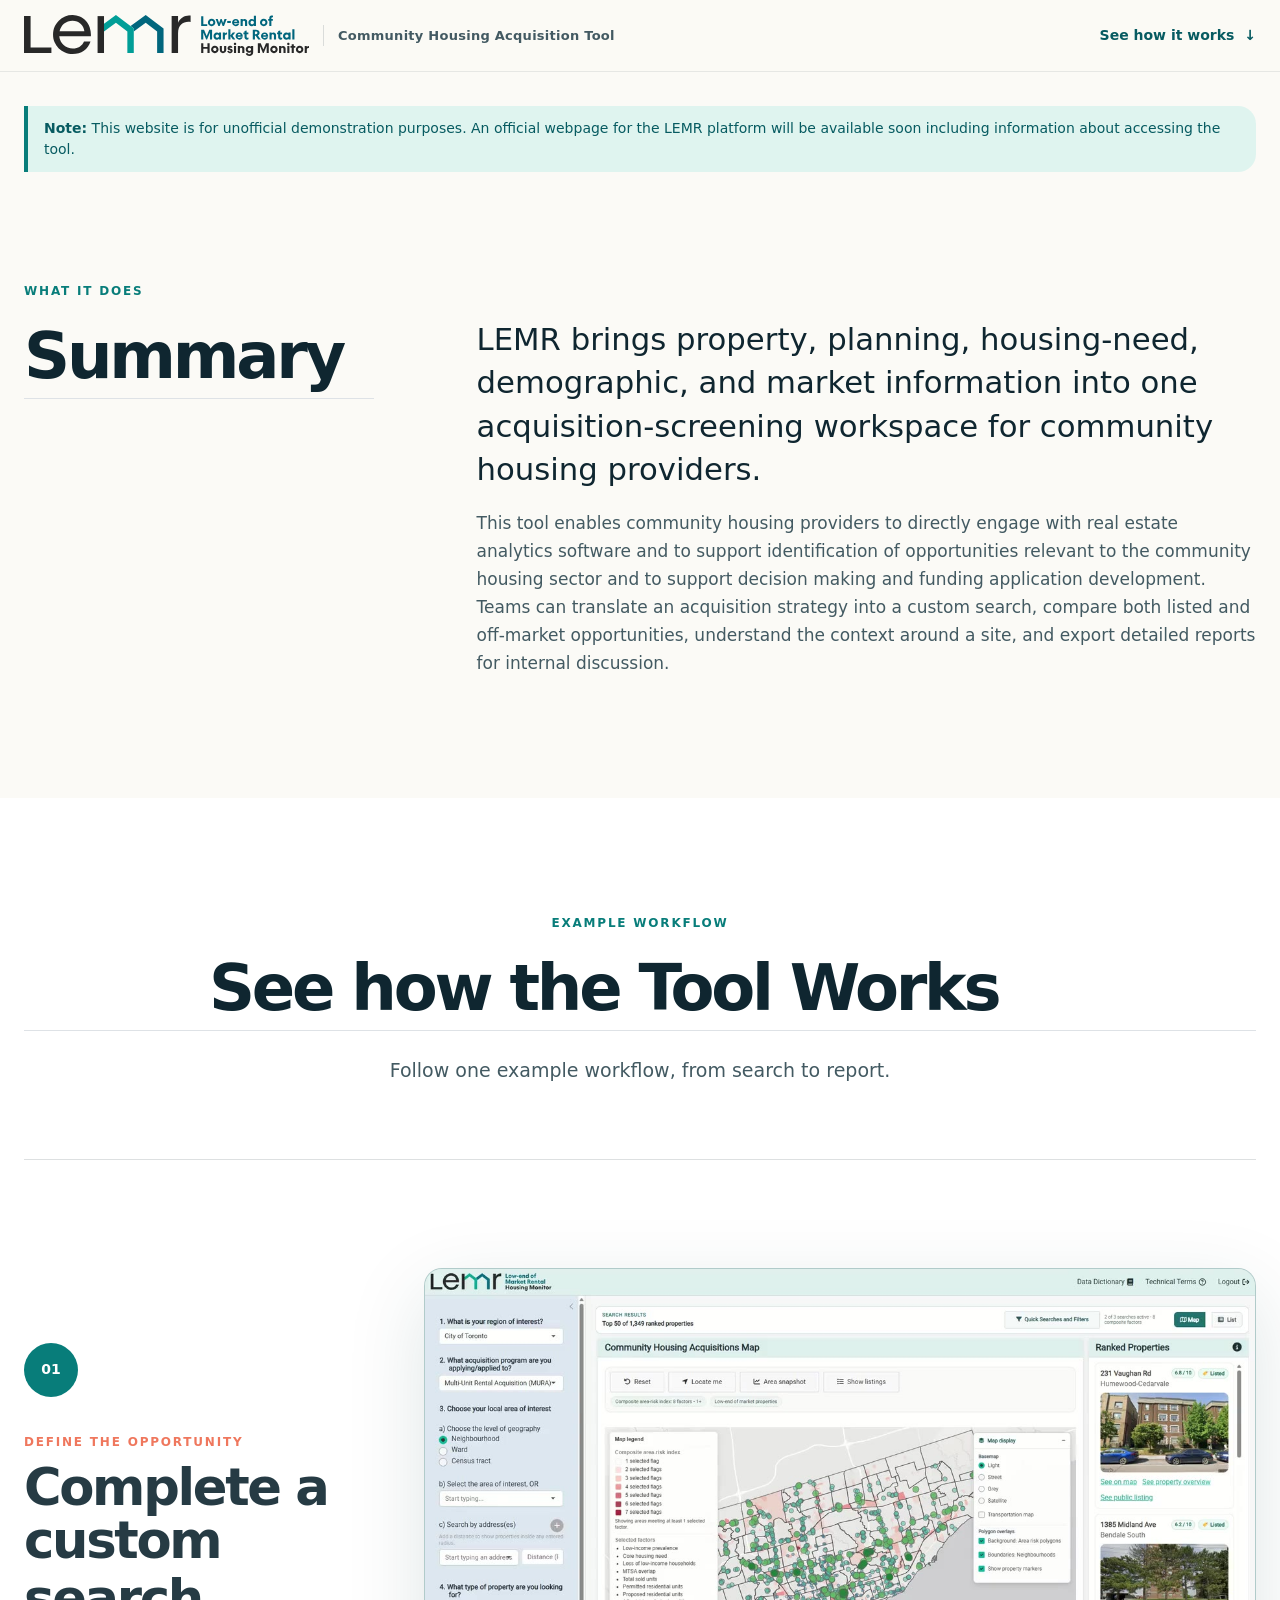
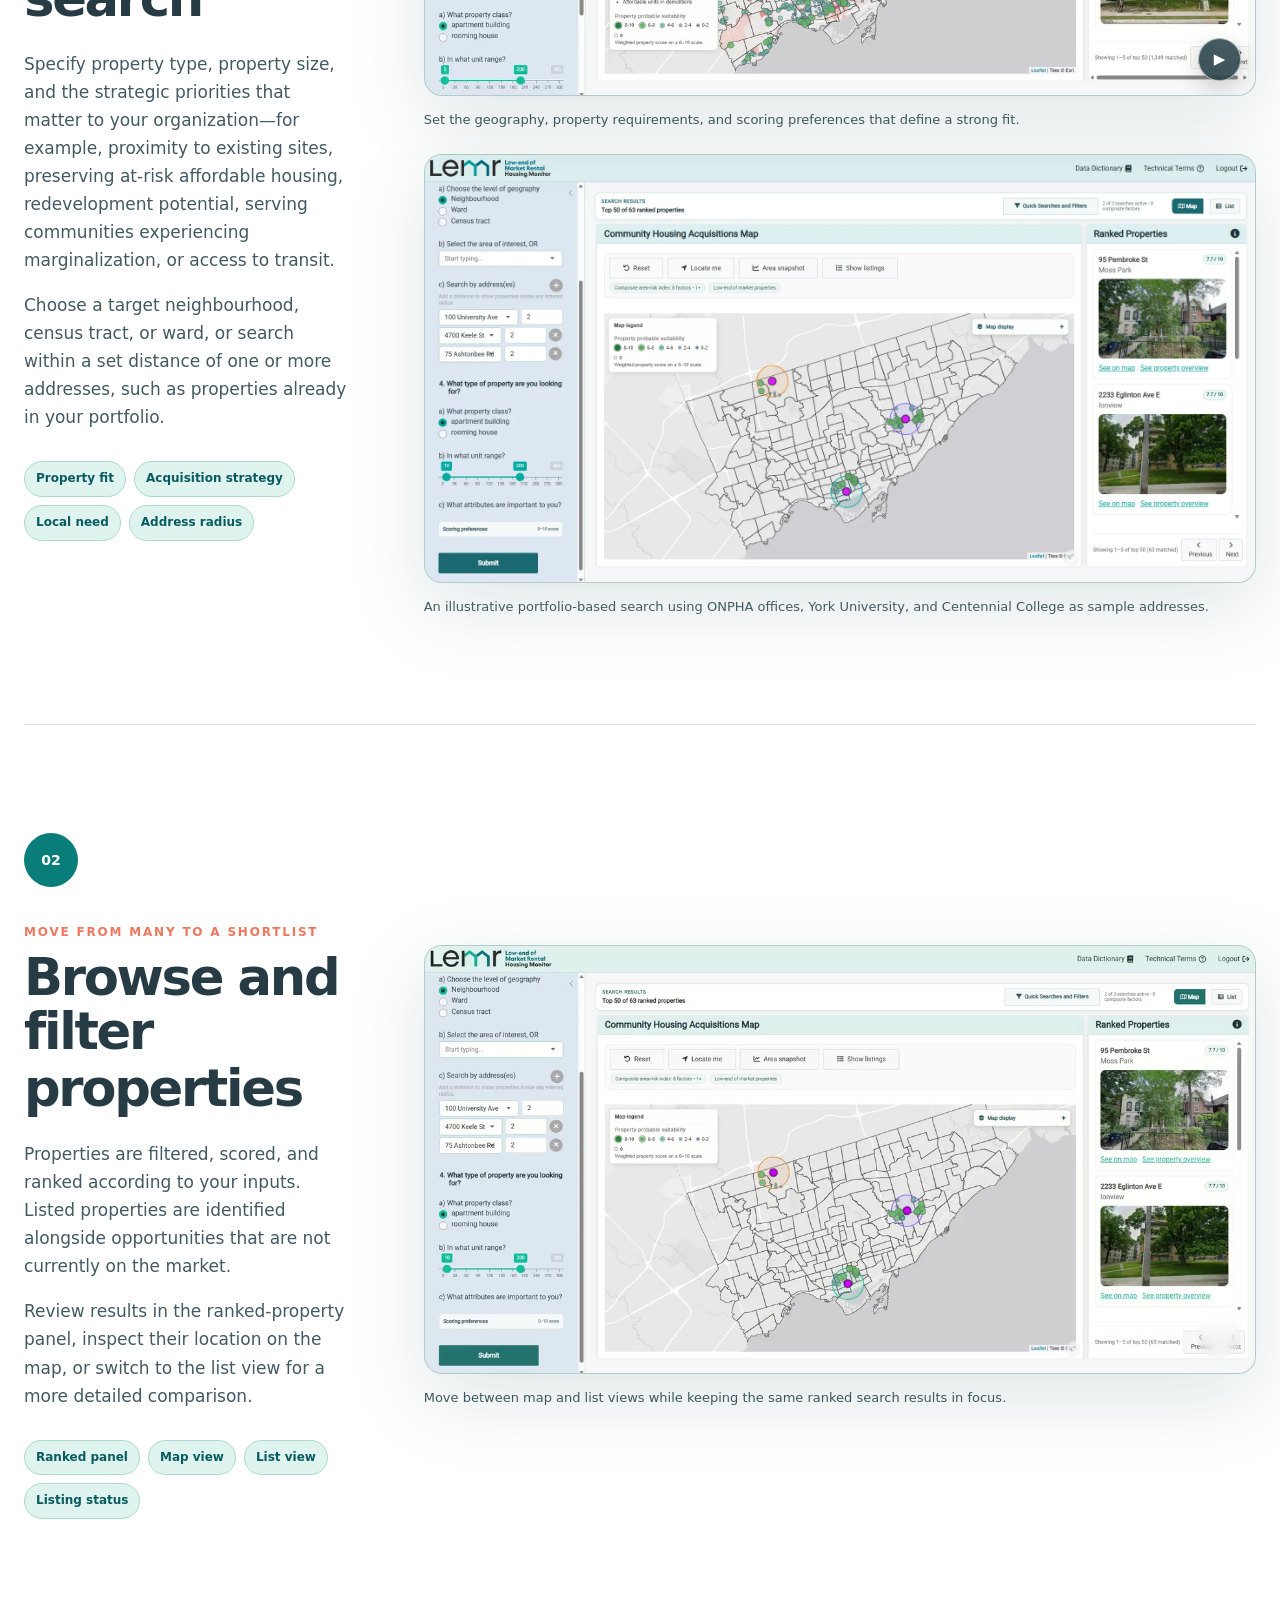
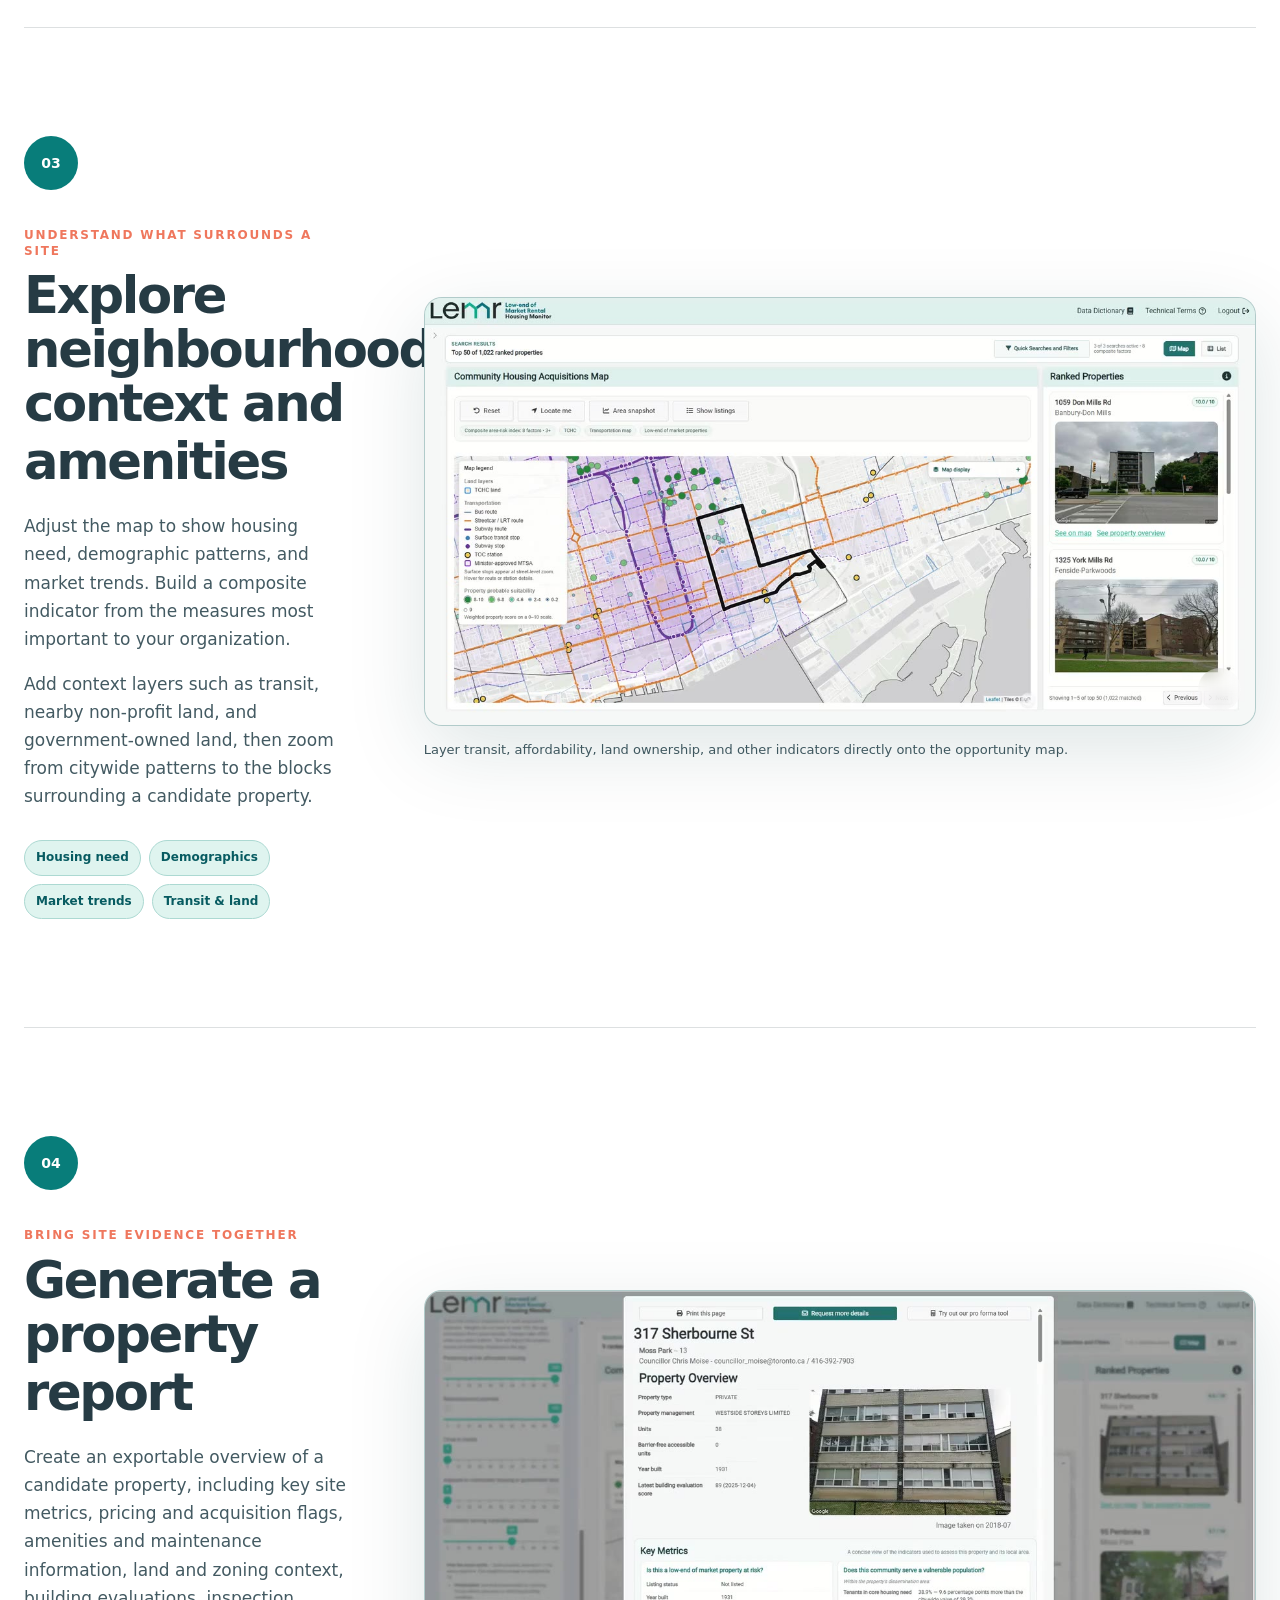
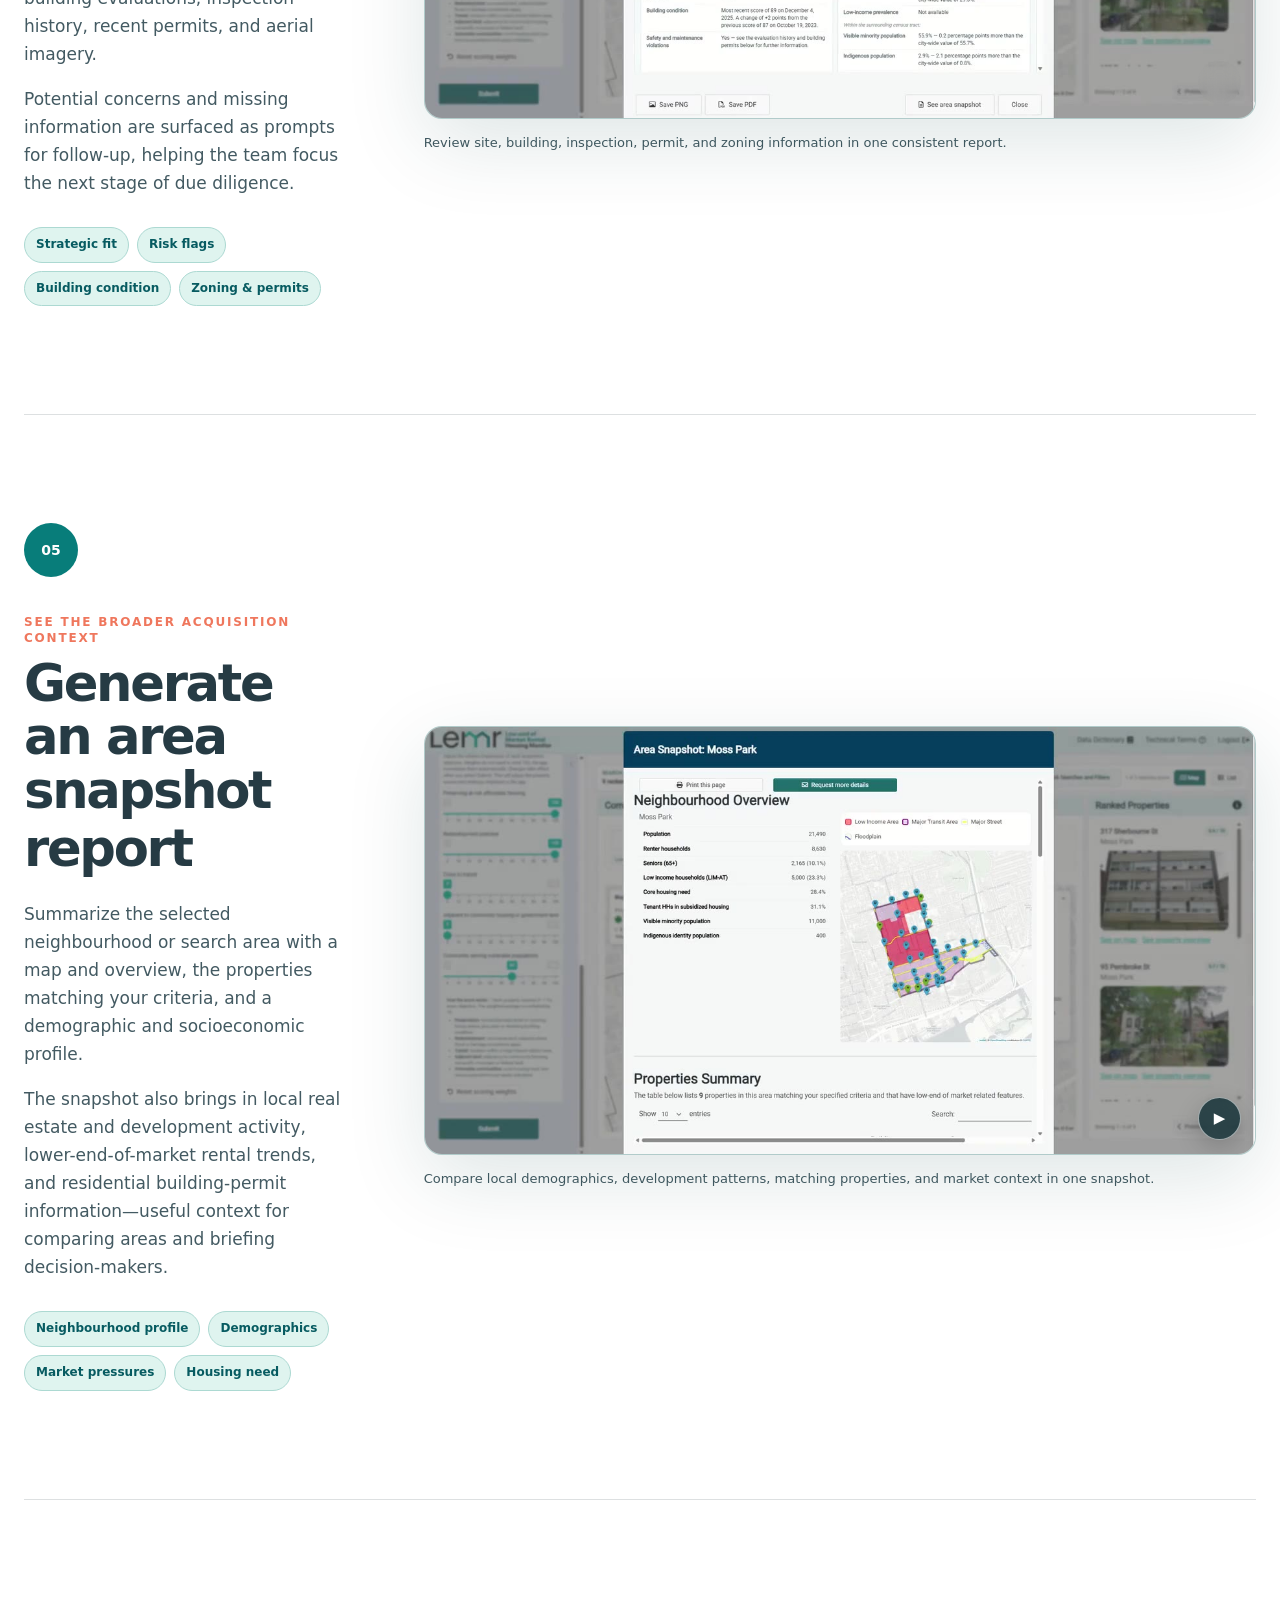
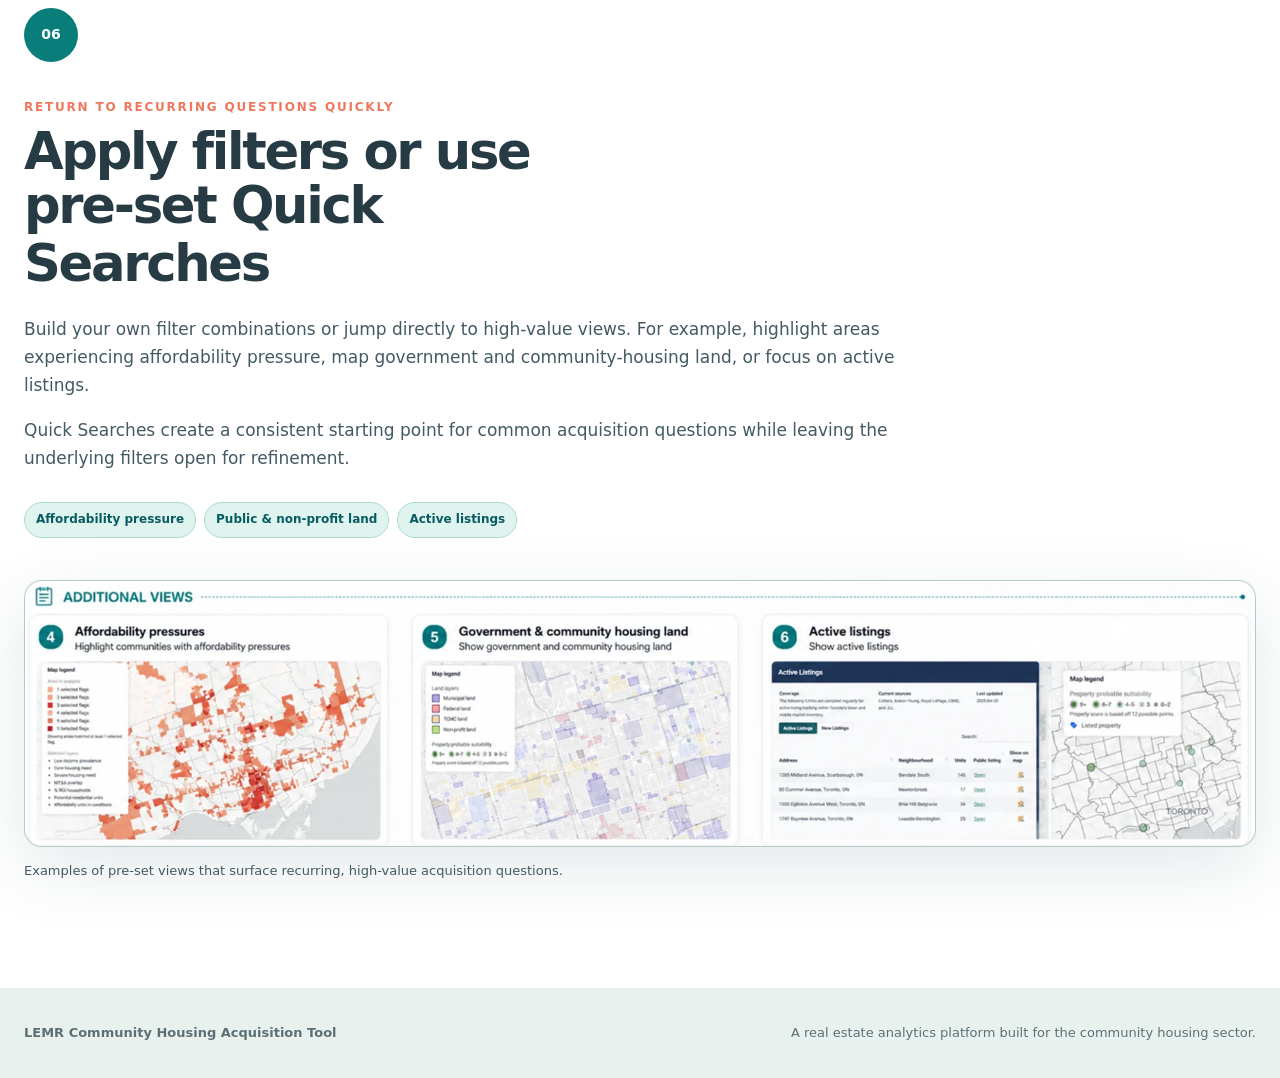
==== docs/index.html @ 86388d8d "Publish LEMR landing page" ====
<!DOCTYPE html>
<html xmlns="http://www.w3.org/1999/xhtml" lang="en-CA" xml:lang="en-CA"><head>

<meta charset="utf-8">
<meta name="generator" content="quarto-1.4.552">

<meta name="viewport" content="width=device-width, initial-scale=1.0, user-scalable=yes">

<meta name="description" content="A guided demo of the LEMR Community Housing Acquisition Tool for finding, comparing, and understanding acquisition opportunities.">

<title>LEMR Community Housing Acquisition Tool</title>
<style>
code{white-space: pre-wrap;}
span.smallcaps{font-variant: small-caps;}
div.columns{display: flex; gap: min(4vw, 1.5em);}
div.column{flex: auto; overflow-x: auto;}
div.hanging-indent{margin-left: 1.5em; text-indent: -1.5em;}
ul.task-list{list-style: none;}
ul.task-list li input[type="checkbox"] {
  width: 0.8em;
  margin: 0 0.8em 0.2em -1em; /* quarto-specific, see https://github.com/quarto-dev/quarto-cli/issues/4556 */ 
  vertical-align: middle;
}
</style>


<script src="site_libs/quarto-nav/quarto-nav.js"></script>
<link href="./assets/brand/favicon-32x32.png" rel="icon" type="image/png">
<script src="site_libs/clipboard/clipboard.min.js"></script>
<script src="site_libs/quarto-html/quarto.js"></script>
<script src="site_libs/quarto-html/popper.min.js"></script>
<script src="site_libs/quarto-html/tippy.umd.min.js"></script>
<script src="site_libs/quarto-html/anchor.min.js"></script>
<link href="site_libs/quarto-html/tippy.css" rel="stylesheet">
<link href="site_libs/quarto-html/quarto-syntax-highlighting.css" rel="stylesheet" id="quarto-text-highlighting-styles">
<script src="site_libs/bootstrap/bootstrap.min.js"></script>
<link href="site_libs/bootstrap/bootstrap-icons.css" rel="stylesheet">
<link href="site_libs/bootstrap/bootstrap.min.css" rel="stylesheet" id="quarto-bootstrap" data-mode="light">
<script id="quarto-search-options" type="application/json">{
  "language": {
    "search-no-results-text": "No results",
    "search-matching-documents-text": "matching documents",
    "search-copy-link-title": "Copy link to search",
    "search-hide-matches-text": "Hide additional matches",
    "search-more-match-text": "more match in this document",
    "search-more-matches-text": "more matches in this document",
    "search-clear-button-title": "Clear",
    "search-text-placeholder": "",
    "search-detached-cancel-button-title": "Cancel",
    "search-submit-button-title": "Submit",
    "search-label": "Search"
  }
}</script>
<style>html{ scroll-behavior: smooth; }</style>


<link rel="stylesheet" href="assets/css/styles.css">
<meta property="og:title" content="LEMR Community Housing Acquisition Tool">
<meta property="og:description" content="A guided demo of the LEMR Community Housing Acquisition Tool for finding, comparing, and understanding acquisition opportunities.">
<meta property="og:image" content="assets/media/og-preview.png">
<meta property="og:site_name" content="LEMR Community Housing Acquisition Tool">
<meta name="twitter:title" content="LEMR Community Housing Acquisition Tool">
<meta name="twitter:description" content="A guided demo of the LEMR Community Housing Acquisition Tool for finding, comparing, and understanding acquisition opportunities.">
<meta name="twitter:image" content="assets/media/og-preview.png">
<meta name="twitter:card" content="summary_large_image">
</head>

<body>

<div id="quarto-search-results"></div>
<!-- content -->
<div id="quarto-content" class="quarto-container page-columns page-rows-contents page-layout-full">
<!-- sidebar -->
<!-- margin-sidebar -->
    
<!-- main -->
<main class="content page-columns page-full column-page" id="quarto-document-content">

<header id="title-block-header">
<h1 class="title display-7">LEMR Community Housing Acquisition Tool</h1>

</header>


<a class="skip-link" href="#main-content">Skip to content</a>

<header class="site-header" aria-label="Primary">
  <a class="brand" href="#summary" aria-label="LEMR Community Housing Acquisition Tool home">
    <img class="brand-logo" src="assets/brand/lemr-logo.svg" alt="LEMR — Low-end of Market Rental Housing Monitor">
    <span class="brand-name">Community Housing Acquisition Tool</span>
  </a>
  <a class="header-link" href="#how-it-works">See how it works <span aria-hidden="true">↓</span></a>
</header>

<div id="main-content" class="page-columns page-full">
  <aside class="demo-notice section-shell" role="note">
    <p><strong>Note:</strong> This website is for unofficial demonstration purposes. An official webpage for the LEMR platform will be available soon including information about accessing the tool.</p>
  </aside>

  <section class="summary section-shell" id="summary" aria-labelledby="summary-title">
    <div class="section-kicker">What it does</div>
    <div class="summary-grid">
      <h2 id="summary-title" class="anchored">Summary</h2>
      <div class="summary-copy">
        <p class="lead">LEMR brings property, planning, housing-need, demographic, and market information into one acquisition-screening workspace for community housing providers.</p>
        <p>This tool enables community housing providers to directly engage with real estate analytics software and to support identification of opportunities relevant to the community housing sector and to support decision making and funding application development. Teams can translate an acquisition strategy into a custom search, compare both listed and off-market opportunities, understand the context around a site, and export detailed reports for internal discussion.</p>
      </div>
    </div>
  </section>

  <section class="workflow" id="how-it-works" aria-labelledby="workflow-title">
    <div class="workflow-heading section-shell">
      <p class="section-kicker">Example workflow</p>
      <h2 id="workflow-title" class="anchored">See how the Tool Works</h2>
      <p>Follow one example workflow, from search to report.</p>
    </div>

    <article class="step section-shell" id="custom-search">
      <div class="step-copy">
        <span class="step-number">01</span>
        <p class="step-label">Define the opportunity</p>
        <h3 class="anchored">Complete a custom search</h3>
        <p>Specify property type, property size, and the strategic priorities that matter to your organization—for example, proximity to existing sites, preserving at-risk affordable housing, redevelopment potential, serving communities experiencing marginalization, or access to transit.</p>
        <p>Choose a target neighbourhood, census tract, or ward, or search within a set distance of one or more addresses, such as properties already in your portfolio.</p>
        <div class="feature-tags" aria-label="Custom search inputs"><span>Property fit</span><span>Acquisition strategy</span><span>Local need</span><span>Address radius</span></div>
      </div>
      <div class="step-media media-stack">
        <figure class="demo-figure figure">
          <div class="video-shell">
            <video class="demo-video" muted="" loop="" playsinline="" preload="metadata" poster="assets/media/posters/custom-search.jpg" aria-label="LEMR custom search demonstration">
              <source src="assets/media/custom-search.mp4" type="video/mp4">
            </video>
            <button class="video-control" type="button" aria-label="Play custom search demonstration" data-state="paused"><span aria-hidden="true">▶</span></button>
          </div>
          <figcaption>Set the geography, property requirements, and scoring preferences that define a strong fit.</figcaption>
        </figure>
        <figure class="still-figure figure">
          <img src="assets/media/distance-search-example.webp" alt="LEMR map showing ranked properties within set distances of three sample addresses" loading="lazy" class="figure-img">
          <figcaption>An illustrative portfolio-based search using ONPHA offices, York University, and Centennial College as sample addresses.</figcaption>
        </figure>
      </div>
    </article>

    <article class="step section-shell" id="browse-properties">
      <div class="step-copy">
        <span class="step-number">02</span>
        <p class="step-label">Move from many to a shortlist</p>
        <h3 class="anchored">Browse and filter properties</h3>
        <p>Properties are filtered, scored, and ranked according to your inputs. Listed properties are identified alongside opportunities that are not currently on the market.</p>
        <p>Review results in the ranked-property panel, inspect their location on the map, or switch to the list view for a more detailed comparison.</p>
        <div class="feature-tags" aria-label="Property browsing views"><span>Ranked panel</span><span>Map view</span><span>List view</span><span>Listing status</span></div>
      </div>
      <div class="step-media">
        <figure class="demo-figure figure">
          <div class="video-shell">
            <video class="demo-video" muted="" loop="" playsinline="" preload="metadata" poster="assets/media/posters/browse-properties.jpg" aria-label="LEMR browse and filter properties demonstration">
              <source src="assets/media/browse-properties.mp4" type="video/mp4">
            </video>
            <button class="video-control" type="button" aria-label="Play browse properties demonstration" data-state="paused"><span aria-hidden="true">▶</span></button>
          </div>
          <figcaption>Move between map and list views while keeping the same ranked search results in focus.</figcaption>
        </figure>
      </div>
    </article>

    <article class="step section-shell" id="explore-context">
      <div class="step-copy">
        <span class="step-number">03</span>
        <p class="step-label">Understand what surrounds a site</p>
        <h3 class="anchored">Explore neighbourhood context and amenities</h3>
        <p>Adjust the map to show housing need, demographic patterns, and market trends. Build a composite indicator from the measures most important to your organization.</p>
        <p>Add context layers such as transit, nearby non-profit land, and government-owned land, then zoom from citywide patterns to the blocks surrounding a candidate property.</p>
        <div class="feature-tags" aria-label="Neighbourhood context layers"><span>Housing need</span><span>Demographics</span><span>Market trends</span><span>Transit &amp; land</span></div>
      </div>
      <div class="step-media">
        <figure class="demo-figure figure">
          <div class="video-shell">
            <video class="demo-video" muted="" loop="" playsinline="" preload="metadata" poster="assets/media/posters/explore-context.jpg" aria-label="LEMR neighbourhood context and amenities demonstration">
              <source src="assets/media/explore-context.mp4" type="video/mp4">
            </video>
            <button class="video-control" type="button" aria-label="Play neighbourhood context demonstration" data-state="paused"><span aria-hidden="true">▶</span></button>
          </div>
          <figcaption>Layer transit, affordability, land ownership, and other indicators directly onto the opportunity map.</figcaption>
        </figure>
      </div>
    </article>

    <article class="step section-shell" id="property-report">
      <div class="step-copy">
        <span class="step-number">04</span>
        <p class="step-label">Bring site evidence together</p>
        <h3 class="anchored">Generate a property report</h3>
        <p>Create an exportable overview of a candidate property, including key site metrics, pricing and acquisition flags, amenities and maintenance information, land and zoning context, building evaluations, inspection history, recent permits, and aerial imagery.</p>
        <p>Potential concerns and missing information are surfaced as prompts for follow-up, helping the team focus the next stage of due diligence.</p>
        <div class="feature-tags" aria-label="Property report contents"><span>Strategic fit</span><span>Risk flags</span><span>Building condition</span><span>Zoning &amp; permits</span></div>
      </div>
      <div class="step-media">
        <figure class="demo-figure figure">
          <div class="video-shell report-video">
            <video class="demo-video" muted="" loop="" playsinline="" preload="metadata" poster="assets/media/posters/property-report.jpg" aria-label="LEMR property report demonstration">
              <source src="assets/media/property-report.mp4" type="video/mp4">
            </video>
            <button class="video-control" type="button" aria-label="Play property report demonstration" data-state="paused"><span aria-hidden="true">▶</span></button>
          </div>
          <figcaption>Review site, building, inspection, permit, and zoning information in one consistent report.</figcaption>
        </figure>
      </div>
    </article>

    <article class="step section-shell" id="area-snapshot">
      <div class="step-copy">
        <span class="step-number">05</span>
        <p class="step-label">See the broader acquisition context</p>
        <h3 class="anchored">Generate an area snapshot report</h3>
        <p>Summarize the selected neighbourhood or search area with a map and overview, the properties matching your criteria, and a demographic and socioeconomic profile.</p>
        <p>The snapshot also brings in local real estate and development activity, lower-end-of-market rental trends, and residential building-permit information—useful context for comparing areas and briefing decision-makers.</p>
        <div class="feature-tags" aria-label="Area snapshot contents"><span>Neighbourhood profile</span><span>Demographics</span><span>Market pressures</span><span>Housing need</span></div>
      </div>
      <div class="step-media">
        <figure class="demo-figure figure">
          <div class="video-shell report-video">
            <video class="demo-video" muted="" loop="" playsinline="" preload="metadata" poster="assets/media/posters/area-snapshot.jpg" aria-label="LEMR area snapshot report demonstration">
              <source src="assets/media/area-snapshot.mp4" type="video/mp4">
            </video>
            <button class="video-control" type="button" aria-label="Play area snapshot demonstration" data-state="paused"><span aria-hidden="true">▶</span></button>
          </div>
          <figcaption>Compare local demographics, development patterns, matching properties, and market context in one snapshot.</figcaption>
        </figure>
      </div>
    </article>

    <article class="step step-wide section-shell" id="additional-views">
      <div class="step-copy">
        <span class="step-number">06</span>
        <p class="step-label">Return to recurring questions quickly</p>
        <h3 class="anchored">Apply filters or use pre-set Quick Searches</h3>
        <p>Build your own filter combinations or jump directly to high-value views. For example, highlight areas experiencing affordability pressure, map government and community-housing land, or focus on active listings.</p>
        <p>Quick Searches create a consistent starting point for common acquisition questions while leaving the underlying filters open for refinement.</p>
        <div class="feature-tags" aria-label="Example quick searches"><span>Affordability pressure</span><span>Public &amp; non-profit land</span><span>Active listings</span></div>
      </div>
      <div class="step-media">
        <figure class="still-figure wide-still figure">
          <img src="assets/media/additional-views.webp" alt="Three LEMR views showing affordability pressures, government and community housing land, and active listings" loading="lazy" class="figure-img">
          <figcaption>Examples of pre-set views that surface recurring, high-value acquisition questions.</figcaption>
        </figure>
      </div>
    </article>
  </section>

</div>

<footer class="site-footer">
  <div class="section-shell">
    <p><strong>LEMR Community Housing Acquisition Tool</strong></p>
    <p>A real estate analytics platform built for the community housing sector.</p>
  </div>
</footer>



</main> <!-- /main -->
<script src="assets/js/video-demos.js" defer=""></script>
<script id="quarto-html-after-body" type="application/javascript">
window.document.addEventListener("DOMContentLoaded", function (event) {
  const toggleBodyColorMode = (bsSheetEl) => {
    const mode = bsSheetEl.getAttribute("data-mode");
    const bodyEl = window.document.querySelector("body");
    if (mode === "dark") {
      bodyEl.classList.add("quarto-dark");
      bodyEl.classList.remove("quarto-light");
    } else {
      bodyEl.classList.add("quarto-light");
      bodyEl.classList.remove("quarto-dark");
    }
  }
  const toggleBodyColorPrimary = () => {
    const bsSheetEl = window.document.querySelector("link#quarto-bootstrap");
    if (bsSheetEl) {
      toggleBodyColorMode(bsSheetEl);
    }
  }
  toggleBodyColorPrimary();  
  const icon = "";
  const anchorJS = new window.AnchorJS();
  anchorJS.options = {
    placement: 'right',
    icon: icon
  };
  anchorJS.add('.anchored');
  const isCodeAnnotation = (el) => {
    for (const clz of el.classList) {
      if (clz.startsWith('code-annotation-')) {                     
        return true;
      }
    }
    return false;
  }
  const clipboard = new window.ClipboardJS('.code-copy-button', {
    text: function(trigger) {
      const codeEl = trigger.previousElementSibling.cloneNode(true);
      for (const childEl of codeEl.children) {
        if (isCodeAnnotation(childEl)) {
          childEl.remove();
        }
      }
      return codeEl.innerText;
    }
  });
  clipboard.on('success', function(e) {
    // button target
    const button = e.trigger;
    // don't keep focus
    button.blur();
    // flash "checked"
    button.classList.add('code-copy-button-checked');
    var currentTitle = button.getAttribute("title");
    button.setAttribute("title", "Copied!");
    let tooltip;
    if (window.bootstrap) {
      button.setAttribute("data-bs-toggle", "tooltip");
      button.setAttribute("data-bs-placement", "left");
      button.setAttribute("data-bs-title", "Copied!");
      tooltip = new bootstrap.Tooltip(button, 
        { trigger: "manual", 
          customClass: "code-copy-button-tooltip",
          offset: [0, -8]});
      tooltip.show();    
    }
    setTimeout(function() {
      if (tooltip) {
        tooltip.hide();
        button.removeAttribute("data-bs-title");
        button.removeAttribute("data-bs-toggle");
        button.removeAttribute("data-bs-placement");
      }
      button.setAttribute("title", currentTitle);
      button.classList.remove('code-copy-button-checked');
    }, 1000);
    // clear code selection
    e.clearSelection();
  });
    var localhostRegex = new RegExp(/^(?:http|https):\/\/localhost\:?[0-9]*\//);
    var mailtoRegex = new RegExp(/^mailto:/);
      var filterRegex = new RegExp('/' + window.location.host + '/');
    var isInternal = (href) => {
        return filterRegex.test(href) || localhostRegex.test(href) || mailtoRegex.test(href);
    }
    // Inspect non-navigation links and adorn them if external
 	var links = window.document.querySelectorAll('a[href]:not(.nav-link):not(.navbar-brand):not(.toc-action):not(.sidebar-link):not(.sidebar-item-toggle):not(.pagination-link):not(.no-external):not([aria-hidden]):not(.dropdown-item):not(.quarto-navigation-tool)');
    for (var i=0; i<links.length; i++) {
      const link = links[i];
      if (!isInternal(link.href)) {
        // undo the damage that might have been done by quarto-nav.js in the case of
        // links that we want to consider external
        if (link.dataset.originalHref !== undefined) {
          link.href = link.dataset.originalHref;
        }
          // target, if specified
          link.setAttribute("target", "_blank");
          if (link.getAttribute("rel") === null) {
            link.setAttribute("rel", "noopener");
          }
      }
    }
  function tippyHover(el, contentFn, onTriggerFn, onUntriggerFn) {
    const config = {
      allowHTML: true,
      maxWidth: 500,
      delay: 100,
      arrow: false,
      appendTo: function(el) {
          return el.parentElement;
      },
      interactive: true,
      interactiveBorder: 10,
      theme: 'quarto',
      placement: 'bottom-start',
    };
    if (contentFn) {
      config.content = contentFn;
    }
    if (onTriggerFn) {
      config.onTrigger = onTriggerFn;
    }
    if (onUntriggerFn) {
      config.onUntrigger = onUntriggerFn;
    }
    window.tippy(el, config); 
  }
  const noterefs = window.document.querySelectorAll('a[role="doc-noteref"]');
  for (var i=0; i<noterefs.length; i++) {
    const ref = noterefs[i];
    tippyHover(ref, function() {
      // use id or data attribute instead here
      let href = ref.getAttribute('data-footnote-href') || ref.getAttribute('href');
      try { href = new URL(href).hash; } catch {}
      const id = href.replace(/^#\/?/, "");
      const note = window.document.getElementById(id);
      if (note) {
        return note.innerHTML;
      } else {
        return "";
      }
    });
  }
  const xrefs = window.document.querySelectorAll('a.quarto-xref');
  const processXRef = (id, note) => {
    // Strip column container classes
    const stripColumnClz = (el) => {
      el.classList.remove("page-full", "page-columns");
      if (el.children) {
        for (const child of el.children) {
          stripColumnClz(child);
        }
      }
    }
    stripColumnClz(note)
    if (id === null || id.startsWith('sec-')) {
      // Special case sections, only their first couple elements
      const container = document.createElement("div");
      if (note.children && note.children.length > 2) {
        container.appendChild(note.children[0].cloneNode(true));
        for (let i = 1; i < note.children.length; i++) {
          const child = note.children[i];
          if (child.tagName === "P" && child.innerText === "") {
            continue;
          } else {
            container.appendChild(child.cloneNode(true));
            break;
          }
        }
        if (window.Quarto?.typesetMath) {
          window.Quarto.typesetMath(container);
        }
        return container.innerHTML
      } else {
        if (window.Quarto?.typesetMath) {
          window.Quarto.typesetMath(note);
        }
        return note.innerHTML;
      }
    } else {
      // Remove any anchor links if they are present
      const anchorLink = note.querySelector('a.anchorjs-link');
      if (anchorLink) {
        anchorLink.remove();
      }
      if (window.Quarto?.typesetMath) {
        window.Quarto.typesetMath(note);
      }
      // TODO in 1.5, we should make sure this works without a callout special case
      if (note.classList.contains("callout")) {
        return note.outerHTML;
      } else {
        return note.innerHTML;
      }
    }
  }
  for (var i=0; i<xrefs.length; i++) {
    const xref = xrefs[i];
    tippyHover(xref, undefined, function(instance) {
      instance.disable();
      let url = xref.getAttribute('href');
      let hash = undefined; 
      if (url.startsWith('#')) {
        hash = url;
      } else {
        try { hash = new URL(url).hash; } catch {}
      }
      if (hash) {
        const id = hash.replace(/^#\/?/, "");
        const note = window.document.getElementById(id);
        if (note !== null) {
          try {
            const html = processXRef(id, note.cloneNode(true));
            instance.setContent(html);
          } finally {
            instance.enable();
            instance.show();
          }
        } else {
          // See if we can fetch this
          fetch(url.split('#')[0])
          .then(res => res.text())
          .then(html => {
            const parser = new DOMParser();
            const htmlDoc = parser.parseFromString(html, "text/html");
            const note = htmlDoc.getElementById(id);
            if (note !== null) {
              const html = processXRef(id, note);
              instance.setContent(html);
            } 
          }).finally(() => {
            instance.enable();
            instance.show();
          });
        }
      } else {
        // See if we can fetch a full url (with no hash to target)
        // This is a special case and we should probably do some content thinning / targeting
        fetch(url)
        .then(res => res.text())
        .then(html => {
          const parser = new DOMParser();
          const htmlDoc = parser.parseFromString(html, "text/html");
          const note = htmlDoc.querySelector('main.content');
          if (note !== null) {
            // This should only happen for chapter cross references
            // (since there is no id in the URL)
            // remove the first header
            if (note.children.length > 0 && note.children[0].tagName === "HEADER") {
              note.children[0].remove();
            }
            const html = processXRef(null, note);
            instance.setContent(html);
          } 
        }).finally(() => {
          instance.enable();
          instance.show();
        });
      }
    }, function(instance) {
    });
  }
      let selectedAnnoteEl;
      const selectorForAnnotation = ( cell, annotation) => {
        let cellAttr = 'data-code-cell="' + cell + '"';
        let lineAttr = 'data-code-annotation="' +  annotation + '"';
        const selector = 'span[' + cellAttr + '][' + lineAttr + ']';
        return selector;
      }
      const selectCodeLines = (annoteEl) => {
        const doc = window.document;
        const targetCell = annoteEl.getAttribute("data-target-cell");
        const targetAnnotation = annoteEl.getAttribute("data-target-annotation");
        const annoteSpan = window.document.querySelector(selectorForAnnotation(targetCell, targetAnnotation));
        const lines = annoteSpan.getAttribute("data-code-lines").split(",");
        const lineIds = lines.map((line) => {
          return targetCell + "-" + line;
        })
        let top = null;
        let height = null;
        let parent = null;
        if (lineIds.length > 0) {
            //compute the position of the single el (top and bottom and make a div)
            const el = window.document.getElementById(lineIds[0]);
            top = el.offsetTop;
            height = el.offsetHeight;
            parent = el.parentElement.parentElement;
          if (lineIds.length > 1) {
            const lastEl = window.document.getElementById(lineIds[lineIds.length - 1]);
            const bottom = lastEl.offsetTop + lastEl.offsetHeight;
            height = bottom - top;
          }
          if (top !== null && height !== null && parent !== null) {
            // cook up a div (if necessary) and position it 
            let div = window.document.getElementById("code-annotation-line-highlight");
            if (div === null) {
              div = window.document.createElement("div");
              div.setAttribute("id", "code-annotation-line-highlight");
              div.style.position = 'absolute';
              parent.appendChild(div);
            }
            div.style.top = top - 2 + "px";
            div.style.height = height + 4 + "px";
            div.style.left = 0;
            let gutterDiv = window.document.getElementById("code-annotation-line-highlight-gutter");
            if (gutterDiv === null) {
              gutterDiv = window.document.createElement("div");
              gutterDiv.setAttribute("id", "code-annotation-line-highlight-gutter");
              gutterDiv.style.position = 'absolute';
              const codeCell = window.document.getElementById(targetCell);
              const gutter = codeCell.querySelector('.code-annotation-gutter');
              gutter.appendChild(gutterDiv);
            }
            gutterDiv.style.top = top - 2 + "px";
            gutterDiv.style.height = height + 4 + "px";
          }
          selectedAnnoteEl = annoteEl;
        }
      };
      const unselectCodeLines = () => {
        const elementsIds = ["code-annotation-line-highlight", "code-annotation-line-highlight-gutter"];
        elementsIds.forEach((elId) => {
          const div = window.document.getElementById(elId);
          if (div) {
            div.remove();
          }
        });
        selectedAnnoteEl = undefined;
      };
        // Handle positioning of the toggle
    window.addEventListener(
      "resize",
      throttle(() => {
        elRect = undefined;
        if (selectedAnnoteEl) {
          selectCodeLines(selectedAnnoteEl);
        }
      }, 10)
    );
    function throttle(fn, ms) {
    let throttle = false;
    let timer;
      return (...args) => {
        if(!throttle) { // first call gets through
            fn.apply(this, args);
            throttle = true;
        } else { // all the others get throttled
            if(timer) clearTimeout(timer); // cancel #2
            timer = setTimeout(() => {
              fn.apply(this, args);
              timer = throttle = false;
            }, ms);
        }
      };
    }
      // Attach click handler to the DT
      const annoteDls = window.document.querySelectorAll('dt[data-target-cell]');
      for (const annoteDlNode of annoteDls) {
        annoteDlNode.addEventListener('click', (event) => {
          const clickedEl = event.target;
          if (clickedEl !== selectedAnnoteEl) {
            unselectCodeLines();
            const activeEl = window.document.querySelector('dt[data-target-cell].code-annotation-active');
            if (activeEl) {
              activeEl.classList.remove('code-annotation-active');
            }
            selectCodeLines(clickedEl);
            clickedEl.classList.add('code-annotation-active');
          } else {
            // Unselect the line
            unselectCodeLines();
            clickedEl.classList.remove('code-annotation-active');
          }
        });
      }
  const findCites = (el) => {
    const parentEl = el.parentElement;
    if (parentEl) {
      const cites = parentEl.dataset.cites;
      if (cites) {
        return {
          el,
          cites: cites.split(' ')
        };
      } else {
        return findCites(el.parentElement)
      }
    } else {
      return undefined;
    }
  };
  var bibliorefs = window.document.querySelectorAll('a[role="doc-biblioref"]');
  for (var i=0; i<bibliorefs.length; i++) {
    const ref = bibliorefs[i];
    const citeInfo = findCites(ref);
    if (citeInfo) {
      tippyHover(citeInfo.el, function() {
        var popup = window.document.createElement('div');
        citeInfo.cites.forEach(function(cite) {
          var citeDiv = window.document.createElement('div');
          citeDiv.classList.add('hanging-indent');
          citeDiv.classList.add('csl-entry');
          var biblioDiv = window.document.getElementById('ref-' + cite);
          if (biblioDiv) {
            citeDiv.innerHTML = biblioDiv.innerHTML;
          }
          popup.appendChild(citeDiv);
        });
        return popup.innerHTML;
      });
    }
  }
});
</script>
</div> <!-- /content -->




<script src="site_libs/quarto-html/zenscroll-min.js"></script>
</body></html>
---- docs/site_libs/quarto-html/tippy.css ----
.tippy-box[data-animation=fade][data-state=hidden]{opacity:0}[data-tippy-root]{max-width:calc(100vw - 10px)}.tippy-box{position:relative;background-color:#333;color:#fff;border-radius:4px;font-size:14px;line-height:1.4;white-space:normal;outline:0;transition-property:transform,visibility,opacity}.tippy-box[data-placement^=top]>.tippy-arrow{bottom:0}.tippy-box[data-placement^=top]>.tippy-arrow:before{bottom:-7px;left:0;border-width:8px 8px 0;border-top-color:initial;transform-origin:center top}.tippy-box[data-placement^=bottom]>.tippy-arrow{top:0}.tippy-box[data-placement^=bottom]>.tippy-arrow:before{top:-7px;left:0;border-width:0 8px 8px;border-bottom-color:initial;transform-origin:center bottom}.tippy-box[data-placement^=left]>.tippy-arrow{right:0}.tippy-box[data-placement^=left]>.tippy-arrow:before{border-width:8px 0 8px 8px;border-left-color:initial;right:-7px;transform-origin:center left}.tippy-box[data-placement^=right]>.tippy-arrow{left:0}.tippy-box[data-placement^=right]>.tippy-arrow:before{left:-7px;border-width:8px 8px 8px 0;border-right-color:initial;transform-origin:center right}.tippy-box[data-inertia][data-state=visible]{transition-timing-function:cubic-bezier(.54,1.5,.38,1.11)}.tippy-arrow{width:16px;height:16px;color:#333}.tippy-arrow:before{content:"";position:absolute;border-color:transparent;border-style:solid}.tippy-content{position:relative;padding:5px 9px;z-index:1}
---- docs/site_libs/quarto-html/quarto-syntax-highlighting.css ----
/* quarto syntax highlight colors */
:root {
  --quarto-hl-ot-color: #003B4F;
  --quarto-hl-at-color: #657422;
  --quarto-hl-ss-color: #20794D;
  --quarto-hl-an-color: #5E5E5E;
  --quarto-hl-fu-color: #4758AB;
  --quarto-hl-st-color: #20794D;
  --quarto-hl-cf-color: #003B4F;
  --quarto-hl-op-color: #5E5E5E;
  --quarto-hl-er-color: #AD0000;
  --quarto-hl-bn-color: #AD0000;
  --quarto-hl-al-color: #AD0000;
  --quarto-hl-va-color: #111111;
  --quarto-hl-bu-color: inherit;
  --quarto-hl-ex-color: inherit;
  --quarto-hl-pp-color: #AD0000;
  --quarto-hl-in-color: #5E5E5E;
  --quarto-hl-vs-color: #20794D;
  --quarto-hl-wa-color: #5E5E5E;
  --quarto-hl-do-color: #5E5E5E;
  --quarto-hl-im-color: #00769E;
  --quarto-hl-ch-color: #20794D;
  --quarto-hl-dt-color: #AD0000;
  --quarto-hl-fl-color: #AD0000;
  --quarto-hl-co-color: #5E5E5E;
  --quarto-hl-cv-color: #5E5E5E;
  --quarto-hl-cn-color: #8f5902;
  --quarto-hl-sc-color: #5E5E5E;
  --quarto-hl-dv-color: #AD0000;
  --quarto-hl-kw-color: #003B4F;
}

/* other quarto variables */
:root {
  --quarto-font-monospace: SFMono-Regular, Menlo, Monaco, Consolas, "Liberation Mono", "Courier New", monospace;
}

pre > code.sourceCode > span {
  color: #003B4F;
}

code span {
  color: #003B4F;
}

code.sourceCode > span {
  color: #003B4F;
}

div.sourceCode,
div.sourceCode pre.sourceCode {
  color: #003B4F;
}

code span.ot {
  color: #003B4F;
  font-style: inherit;
}

code span.at {
  color: #657422;
  font-style: inherit;
}

code span.ss {
  color: #20794D;
  font-style: inherit;
}

code span.an {
  color: #5E5E5E;
  font-style: inherit;
}

code span.fu {
  color: #4758AB;
  font-style: inherit;
}

code span.st {
  color: #20794D;
  font-style: inherit;
}

code span.cf {
  color: #003B4F;
  font-style: inherit;
}

code span.op {
  color: #5E5E5E;
  font-style: inherit;
}

code span.er {
  color: #AD0000;
  font-style: inherit;
}

code span.bn {
  color: #AD0000;
  font-style: inherit;
}

code span.al {
  color: #AD0000;
  font-style: inherit;
}

code span.va {
  color: #111111;
  font-style: inherit;
}

code span.bu {
  font-style: inherit;
}

code span.ex {
  font-style: inherit;
}

code span.pp {
  color: #AD0000;
  font-style: inherit;
}

code span.in {
  color: #5E5E5E;
  font-style: inherit;
}

code span.vs {
  color: #20794D;
  font-style: inherit;
}

code span.wa {
  color: #5E5E5E;
  font-style: italic;
}

code span.do {
  color: #5E5E5E;
  font-style: italic;
}

code span.im {
  color: #00769E;
  font-style: inherit;
}

code span.ch {
  color: #20794D;
  font-style: inherit;
}

code span.dt {
  color: #AD0000;
  font-style: inherit;
}

code span.fl {
  color: #AD0000;
  font-style: inherit;
}

code span.co {
  color: #5E5E5E;
  font-style: inherit;
}

code span.cv {
  color: #5E5E5E;
  font-style: italic;
}

code span.cn {
  color: #8f5902;
  font-style: inherit;
}

code span.sc {
  color: #5E5E5E;
  font-style: inherit;
}

code span.dv {
  color: #AD0000;
  font-style: inherit;
}

code span.kw {
  color: #003B4F;
  font-style: inherit;
}

.prevent-inlining {
  content: "</";
}

/*# sourceMappingURL=debc5d5d77c3f9108843748ff7464032.css.map */
---- docs/assets/css/styles.css ----
:root {
  --ink: #0f2630;
  --ink-soft: #435a62;
  --teal: #087d7a;
  --teal-dark: #075b61;
  --teal-bright: #19b5ac;
  --mint: #dff4ef;
  --mist: #f2f8f6;
  --cream: #fbfaf6;
  --white: #ffffff;
  --coral: #ef775d;
  --gold: #f0bd55;
  --line: rgba(15, 38, 48, 0.14);
  --shadow: 0 24px 80px rgba(8, 59, 63, 0.13);
  --max: 1240px;
  --radius-lg: 28px;
  --radius-md: 18px;
}

* { box-sizing: border-box; }

html {
  scroll-behavior: smooth;
  scroll-padding-top: 88px;
}

body {
  margin: 0;
  color: var(--ink);
  background: var(--cream);
  font-family: Inter, ui-sans-serif, system-ui, -apple-system, BlinkMacSystemFont, "Segoe UI", sans-serif;
  font-size: 17px;
  line-height: 1.65;
  -webkit-font-smoothing: antialiased;
}

#quarto-header,
#title-block-header,
.quarto-title-banner,
.quarto-title,
.quarto-secondary-nav,
#quarto-margin-sidebar,
#quarto-sidebar,
.nav-footer { display: none !important; }

#quarto-content,
main.content,
.page-columns,
.page-layout-full,
.column-page,
.column-body {
  width: 100% !important;
  max-width: none !important;
  margin: 0 !important;
  padding: 0 !important;
  display: block !important;
}

p, h1, h2, h3, figure { margin-top: 0; }
a { color: inherit; }
img, video { display: block; max-width: 100%; }

.skip-link {
  position: fixed;
  top: 12px;
  left: 12px;
  z-index: 1000;
  padding: 10px 16px;
  color: var(--white);
  background: var(--ink);
  border-radius: 10px;
  transform: translateY(-160%);
}

.skip-link:focus { transform: translateY(0); }

.section-shell {
  width: min(calc(100% - 48px), var(--max));
  margin-inline: auto;
}

.site-header {
  position: sticky;
  top: 0;
  z-index: 50;
  display: flex;
  align-items: center;
  justify-content: space-between;
  min-height: 72px;
  padding: 10px max(24px, calc((100vw - var(--max)) / 2));
  border-bottom: 1px solid rgba(15, 38, 48, 0.09);
  background: rgba(251, 250, 246, 0.9);
  backdrop-filter: blur(16px);
}

.brand {
  display: inline-flex;
  align-items: center;
  gap: 14px;
  text-decoration: none;
}

.brand-logo {
  width: clamp(220px, 24vw, 285px);
  height: auto;
}

.brand-name {
  padding-left: 14px;
  border-left: 1px solid var(--line);
  color: var(--ink-soft);
  font-size: 13px;
  font-weight: 700;
  letter-spacing: 0.02em;
}

.header-link {
  color: var(--teal-dark);
  font-size: 14px;
  font-weight: 800;
  text-decoration: none;
}

.header-link span { margin-left: 5px; }

.section-kicker,
.step-label {
  margin-bottom: 18px;
  font-size: 12px;
  font-weight: 850;
  letter-spacing: 0.15em;
  line-height: 1.3;
  text-transform: uppercase;
}

.button {
  display: inline-flex;
  align-items: center;
  justify-content: center;
  min-height: 52px;
  padding: 13px 21px;
  border: 1px solid transparent;
  border-radius: 999px;
  font-size: 14px;
  font-weight: 850;
  text-decoration: none;
  transition: transform 180ms ease, background 180ms ease, color 180ms ease;
}

.button:hover { transform: translateY(-2px); }
.demo-notice {
  margin-top: 34px;
  padding: 12px 16px;
  color: var(--teal-dark);
  border-left: 4px solid var(--teal);
  border-radius: 0 var(--radius-md) var(--radius-md) 0;
  background: var(--mint);
  font-size: 14px;
  line-height: 1.5;
}

.demo-notice p { margin: 0; }
.summary { padding-block: 112px 104px; }
.summary .section-kicker, .workflow-heading .section-kicker { color: var(--teal); }

.summary-grid {
  display: grid;
  grid-template-columns: minmax(220px, 0.62fr) minmax(0, 1.38fr);
  gap: clamp(42px, 8vw, 120px);
  align-items: start;
}

.summary h2,
.workflow-heading h2 {
  margin-bottom: 24px;
  font-size: clamp(42px, 5vw, 70px);
  font-weight: 650;
  letter-spacing: -0.05em;
  line-height: 1.03;
}

.summary-copy { max-width: 810px; color: var(--ink-soft); }
.summary-copy .lead { color: var(--ink); font-size: clamp(23px, 2.4vw, 31px); line-height: 1.42; }
.workflow { background: var(--white); }
.workflow-heading { padding-block: 118px 72px; text-align: center; }
.workflow-heading h2 { margin-inline: auto; }
.workflow-heading > p:last-child { max-width: 660px; margin: 0 auto; color: var(--ink-soft); font-size: 19px; }

.step {
  display: grid;
  grid-template-columns: minmax(260px, .56fr) minmax(0, 1.44fr);
  gap: clamp(42px, 6vw, 76px);
  align-items: center;
  padding-block: 108px;
  border-top: 1px solid var(--line);
}

.step-wide {
  grid-template-columns: 1fr;
  gap: 42px;
}

.step-wide .step-copy { max-width: 920px; }
.step-wide .step-media { width: 100%; }

.step-number {
  display: inline-grid;
  place-items: center;
  width: 54px;
  height: 54px;
  margin-bottom: 38px;
  color: var(--white);
  border-radius: 50%;
  background: var(--teal);
  font-size: 14px;
  font-weight: 850;
}

.step-label { margin-bottom: 10px; color: var(--coral); }

.step h3 {
  max-width: 520px;
  margin-bottom: 24px;
  font-size: clamp(34px, 4vw, 53px);
  font-weight: 650;
  letter-spacing: -0.045em;
  line-height: 1.05;
}

.step-copy > p:not(.step-label) { color: var(--ink-soft); }

.feature-tags { display: flex; flex-wrap: wrap; gap: 8px; margin-top: 30px; }
.feature-tags span { padding: 7px 11px; color: var(--teal-dark); border: 1px solid #acd9d2; border-radius: 999px; background: var(--mint); font-size: 12px; font-weight: 750; }

.step-media { min-width: 0; }
.media-stack { display: grid; gap: 24px; }
.demo-figure, .still-figure { margin: 0; }

.video-shell,
.still-figure img {
  overflow: hidden;
  border: 1px solid rgba(8, 91, 97, .2);
  border-radius: var(--radius-md);
  background: #dce7e5;
  box-shadow: var(--shadow);
}

.video-shell { position: relative; aspect-ratio: 1906 / 982; }
.demo-video { width: 100%; height: 100%; object-fit: cover; }

.video-control {
  position: absolute;
  right: 14px;
  bottom: 14px;
  display: grid;
  place-items: center;
  width: 43px;
  height: 43px;
  padding: 0;
  color: var(--white);
  border: 1px solid rgba(255,255,255,.55);
  border-radius: 50%;
  background: rgba(4, 36, 42, .74);
  box-shadow: 0 8px 24px rgba(0,0,0,.18);
  cursor: pointer;
  backdrop-filter: blur(8px);
}

.video-control:hover { background: var(--teal-dark); }
.video-control:focus-visible, .button:focus-visible, .header-link:focus-visible, .brand:focus-visible { outline: 3px solid var(--gold); outline-offset: 4px; }
.video-control span { font-size: 15px; line-height: 1; }

figcaption {
  margin-top: 14px;
  color: var(--ink-soft);
  font-size: 13px;
  line-height: 1.5;
}

.still-figure img { width: 100%; height: auto; }
.wide-still img { box-shadow: 0 22px 70px rgba(8,59,63,.11); }

.site-footer { padding-block: 34px; color: #5d7076; background: #e9f1ef; font-size: 13px; }
.site-footer .section-shell { display: flex; justify-content: space-between; gap: 24px; }
.site-footer p { margin: 0; }

@media (max-width: 900px) {
  .brand-name { display: none; }
  .summary-grid, .step { grid-template-columns: 1fr; }
  .step { gap: 46px; padding-block: 82px; }
}

@media (max-width: 620px) {
  body { font-size: 16px; }
  .section-shell { width: min(calc(100% - 30px), var(--max)); }
  .site-header { min-height: 64px; padding-inline: 15px; }
  .brand-logo { width: 190px; }
  .summary { padding-block: 86px 78px; }
  .workflow-heading { padding-block: 84px 50px; }
  .step { padding-block: 72px; }
  .step-number { margin-bottom: 28px; }
  .video-control { width: 40px; height: 40px; right: 10px; bottom: 10px; }
  .site-footer .section-shell { flex-direction: column; gap: 6px; }
}

@media (prefers-reduced-motion: reduce) {
  html { scroll-behavior: auto; }
  *, *::before, *::after { animation-duration: .001ms !important; transition-duration: .001ms !important; }
}
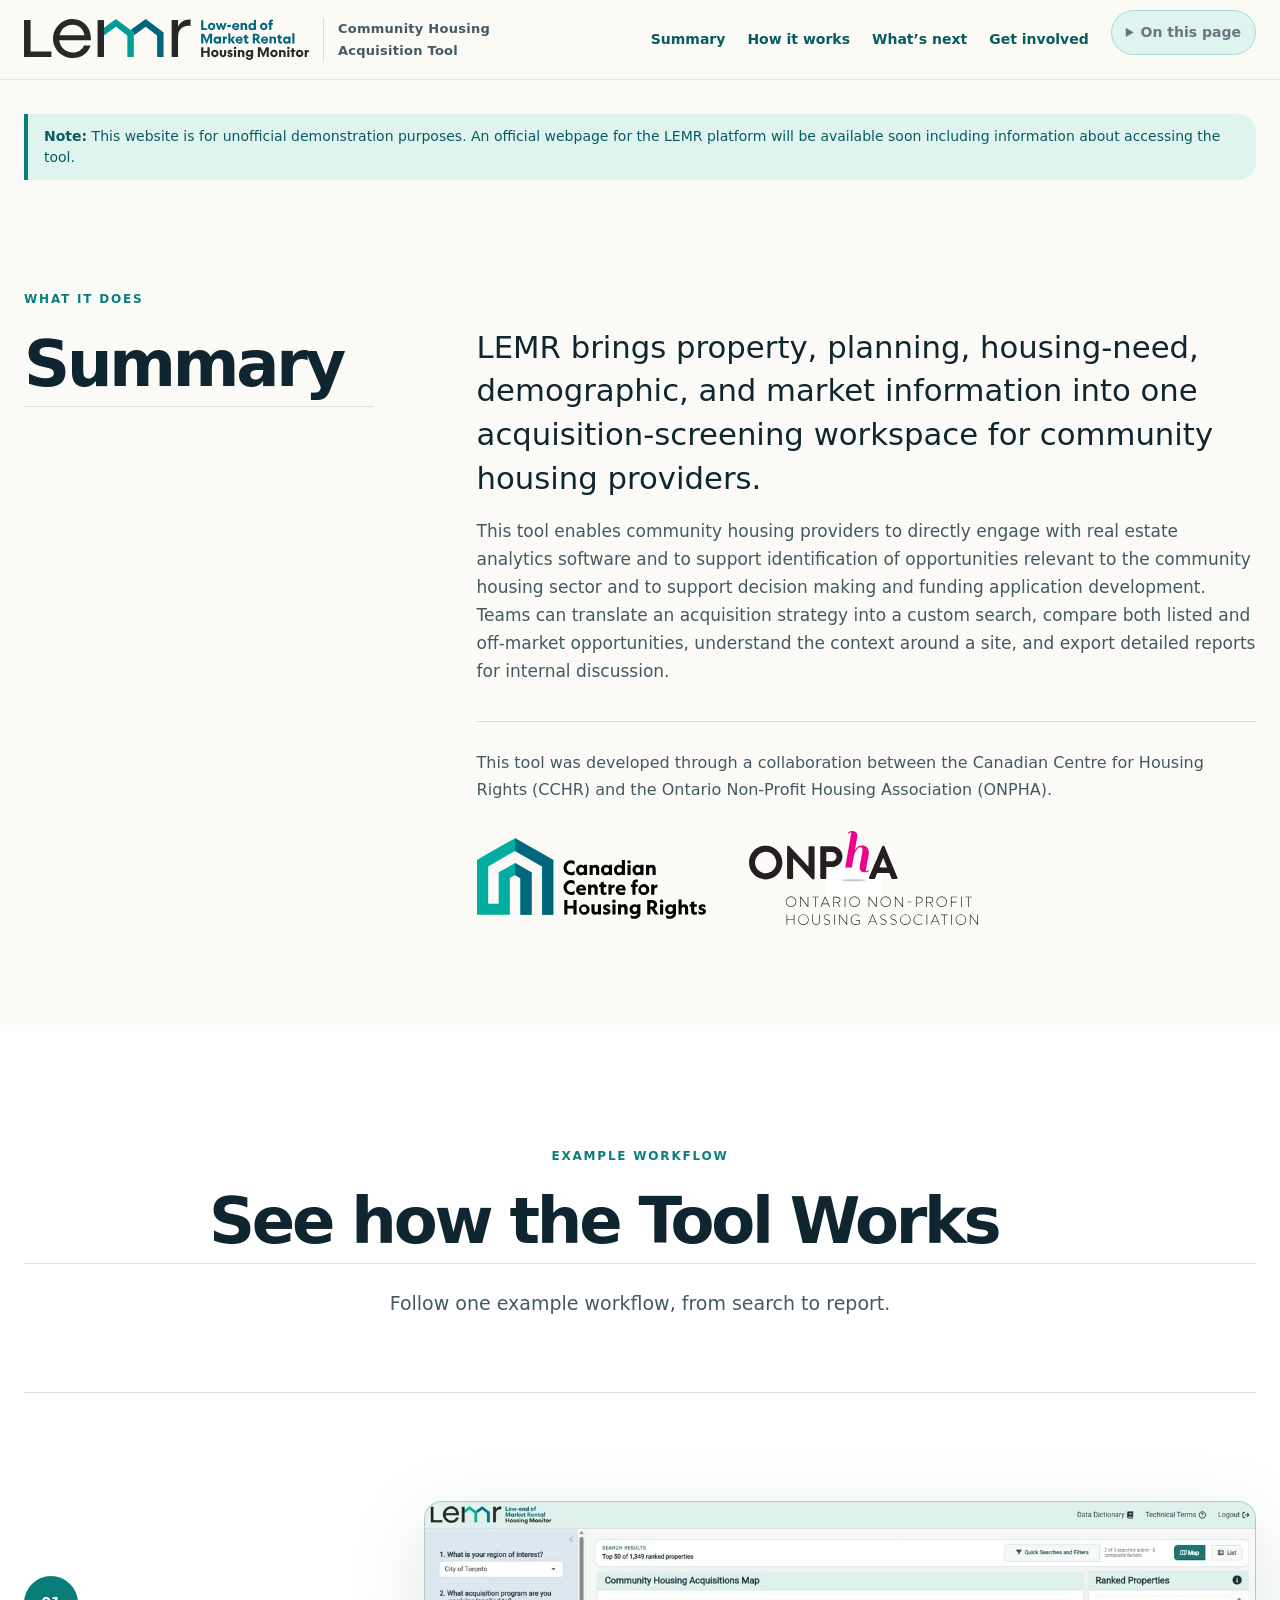
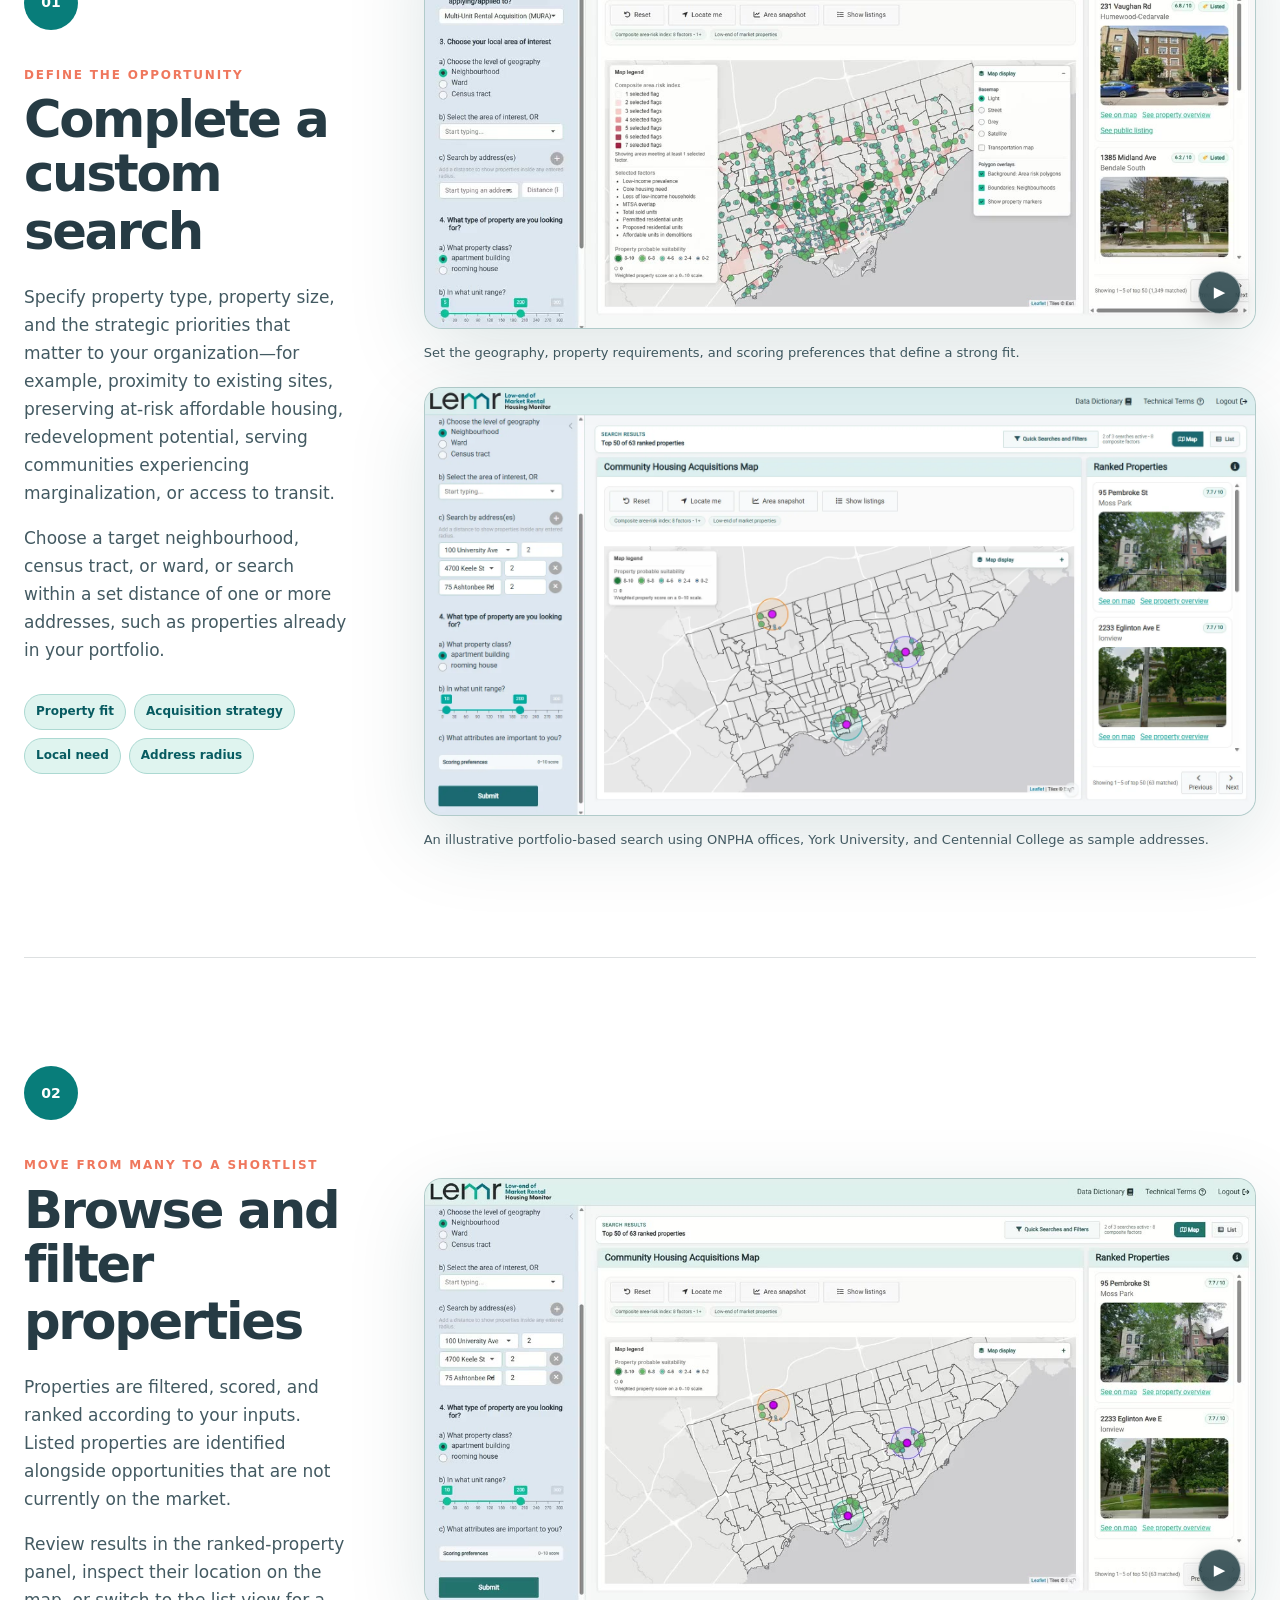
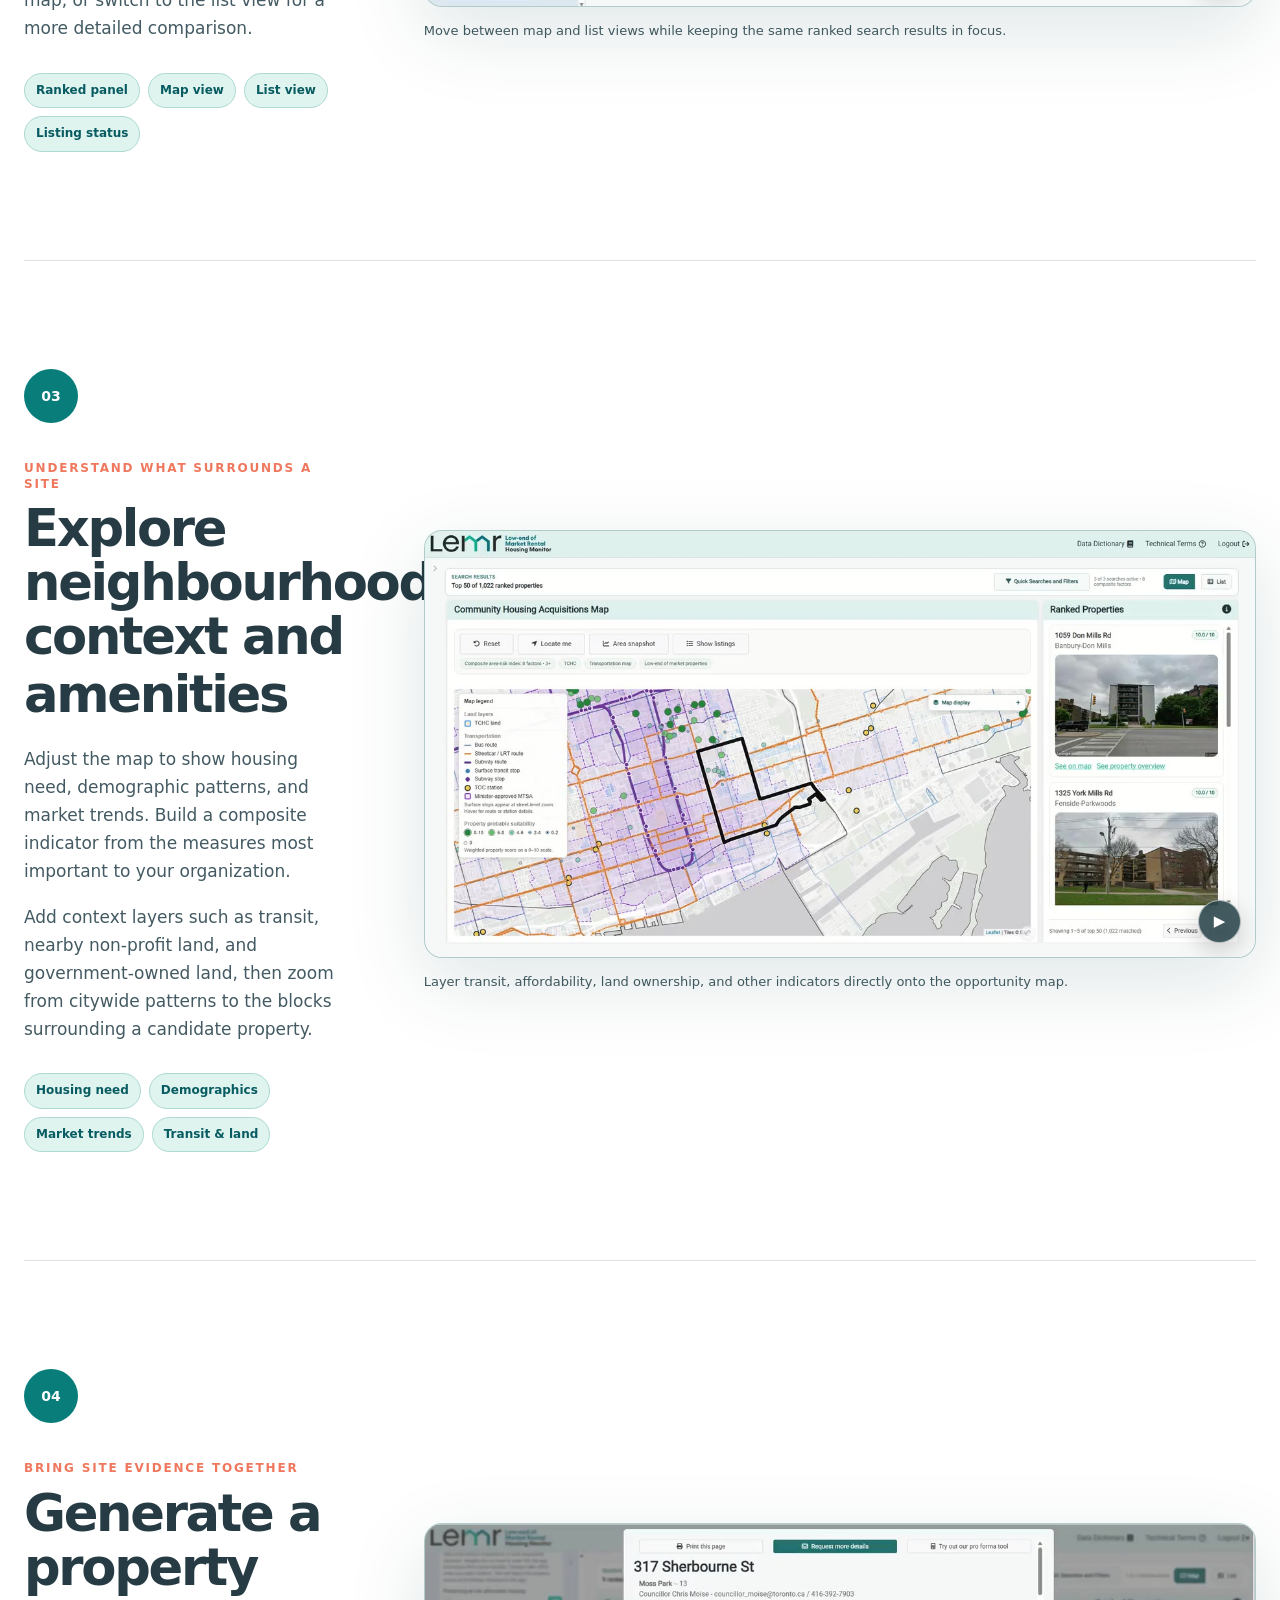
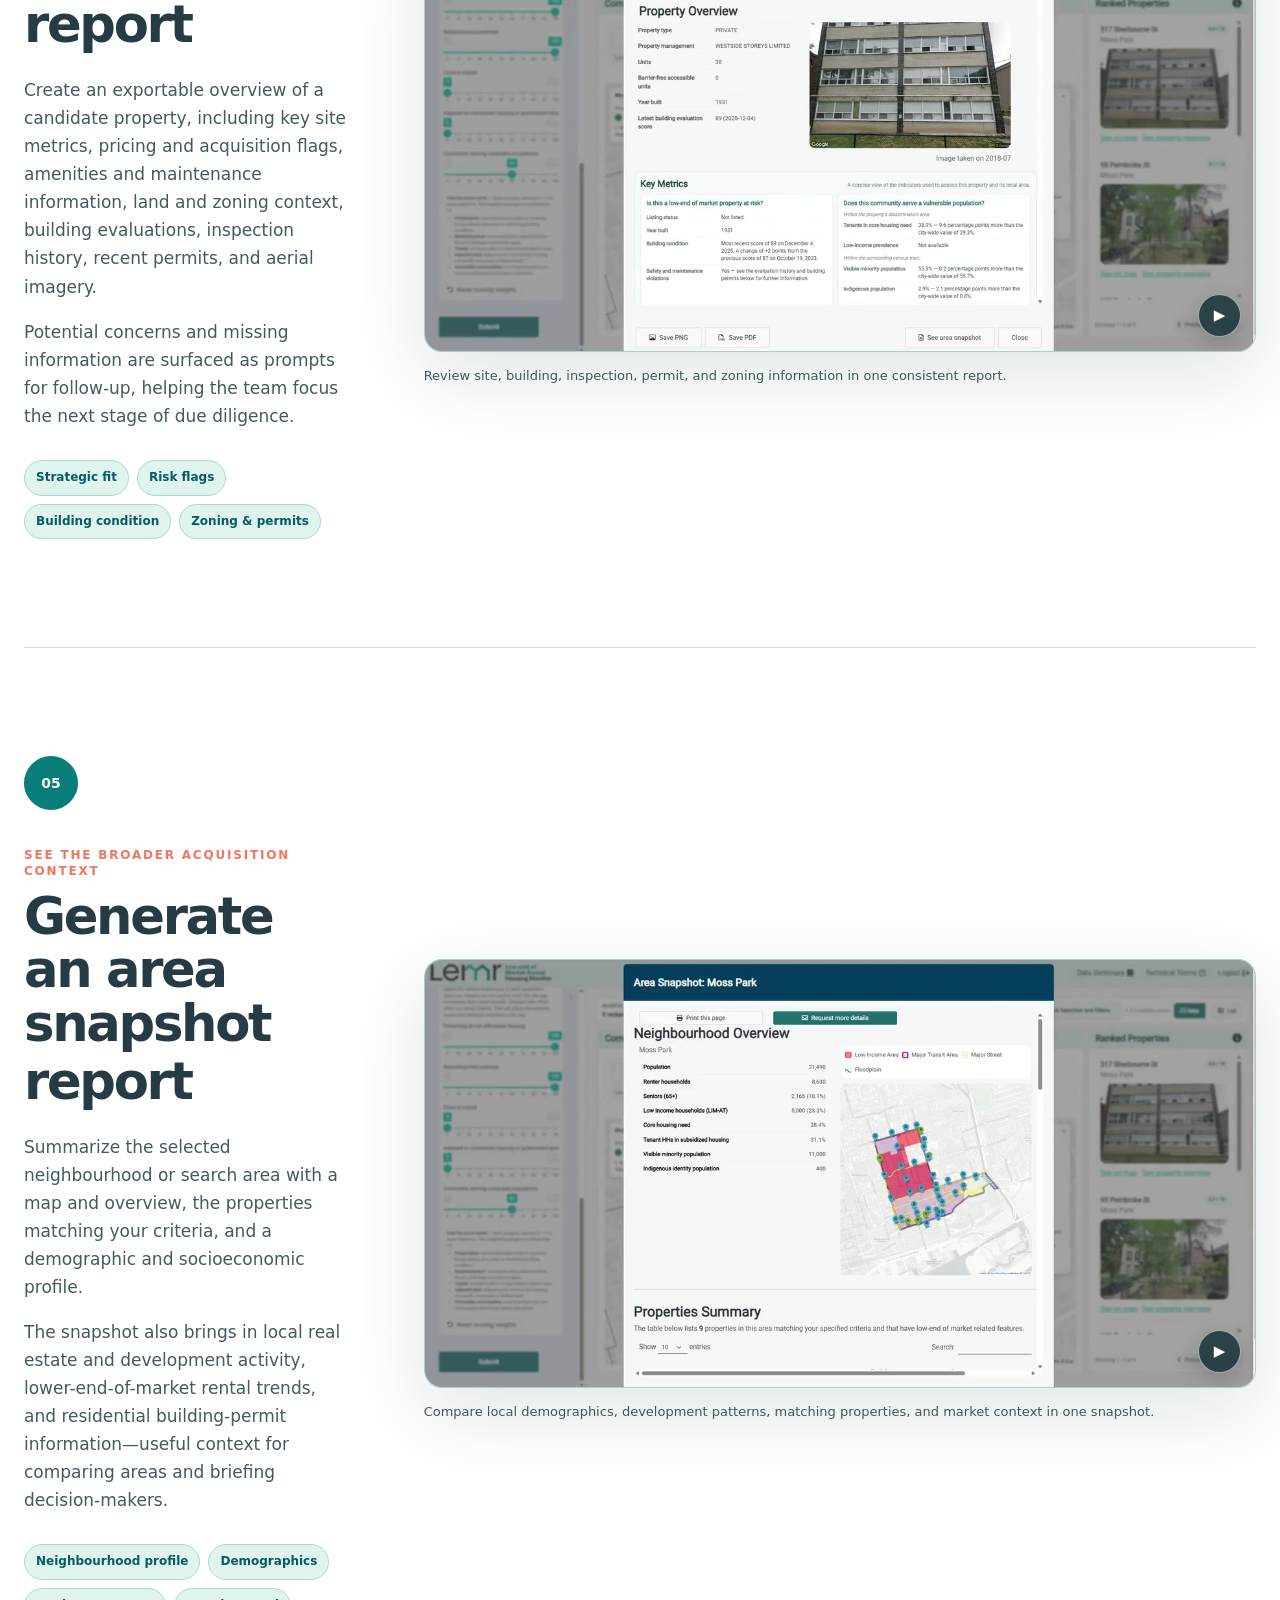
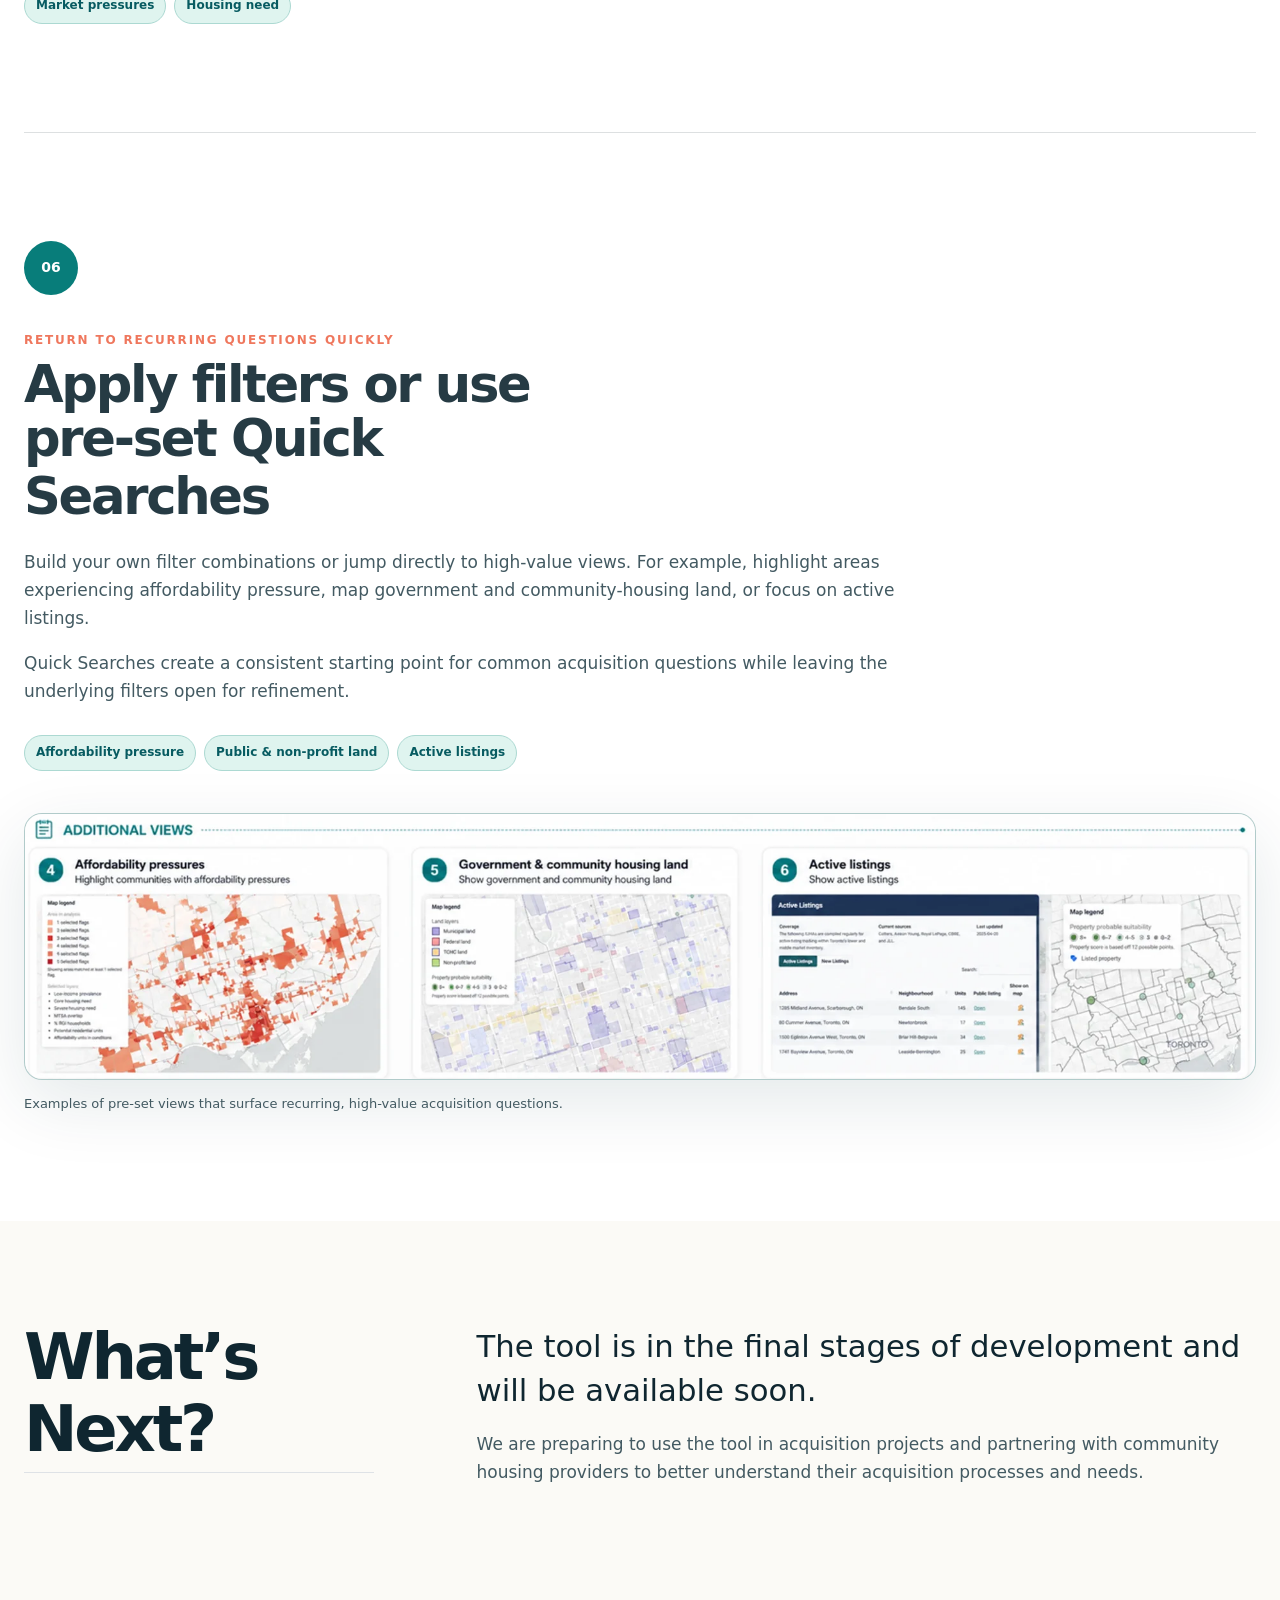
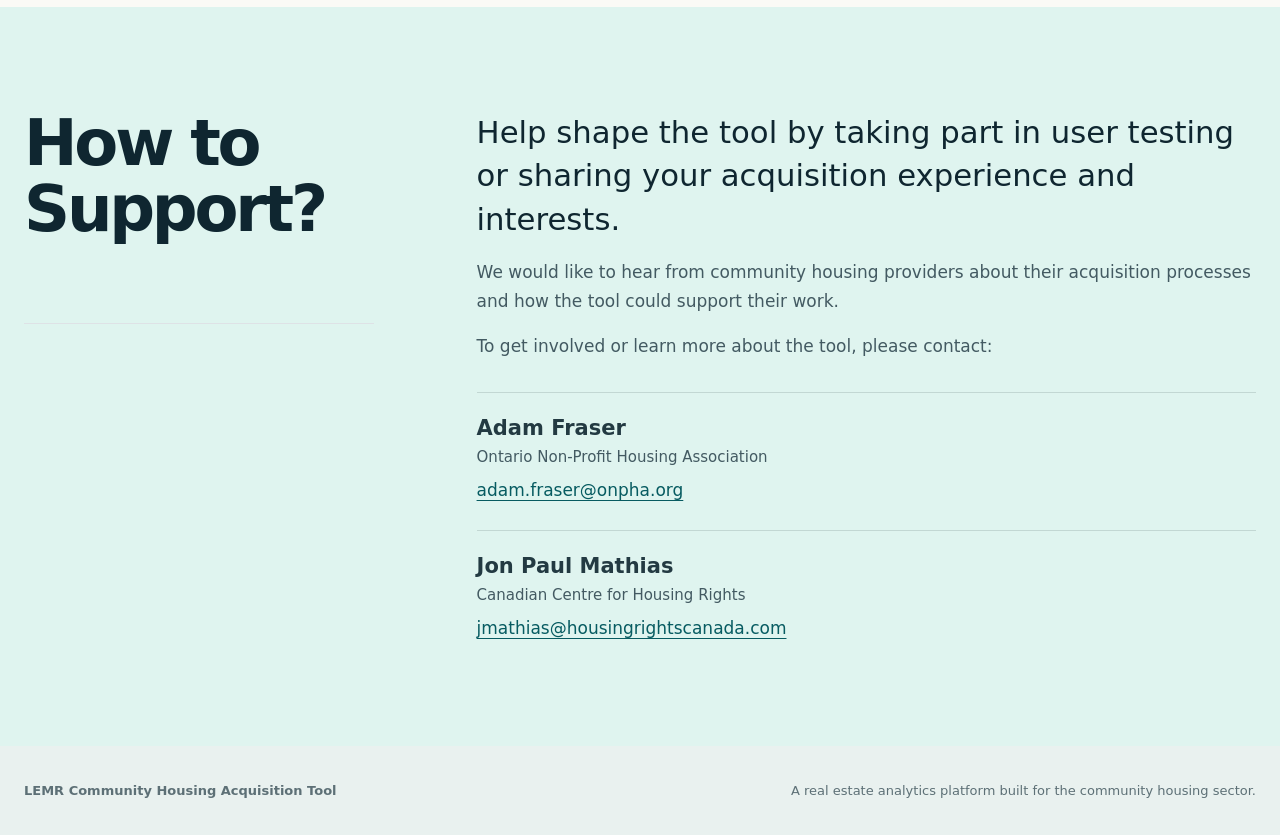
==== commit 5adfa8df: "Add partner credits, next steps and navigation" ====
--- a/docs/index.html
+++ b/docs/index.html
@@ -89,7 +89,31 @@
     <img class="brand-logo" src="assets/brand/lemr-logo.svg" alt="LEMR — Low-end of Market Rental Housing Monitor">
     <span class="brand-name">Community Housing Acquisition Tool</span>
   </a>
-  <a class="header-link" href="#how-it-works">See how it works <span aria-hidden="true">↓</span></a>
+  <nav class="header-nav" aria-label="Page sections">
+    <div class="primary-links">
+      <a class="header-link" href="#summary">Summary</a>
+      <a class="header-link" href="#how-it-works">How it works</a>
+      <a class="header-link" href="#whats-next">What’s next</a>
+      <a class="header-link" href="#how-to-support">Get involved</a>
+    </div>
+    <details class="page-menu">
+      <summary>On this page</summary>
+      <nav class="toc-panel" aria-label="Table of contents">
+        <a href="#summary">Summary</a>
+        <a href="#how-it-works">See how the tool works</a>
+        <ol>
+          <li><a href="#custom-search">Complete a custom search</a></li>
+          <li><a href="#browse-properties">Browse and filter properties</a></li>
+          <li><a href="#explore-context">Explore neighbourhood context</a></li>
+          <li><a href="#property-report">Generate a property report</a></li>
+          <li><a href="#area-snapshot">Generate an area snapshot</a></li>
+          <li><a href="#additional-views">Filters and Quick Searches</a></li>
+        </ol>
+        <a href="#whats-next">What’s Next?</a>
+        <a href="#how-to-support">How to Support?</a>
+      </nav>
+    </details>
+  </nav>
 </header>
 
 <div id="main-content" class="page-columns page-full">
@@ -104,6 +128,17 @@
       <div class="summary-copy">
         <p class="lead">LEMR brings property, planning, housing-need, demographic, and market information into one acquisition-screening workspace for community housing providers.</p>
         <p>This tool enables community housing providers to directly engage with real estate analytics software and to support identification of opportunities relevant to the community housing sector and to support decision making and funding application development. Teams can translate an acquisition strategy into a custom search, compare both listed and off-market opportunities, understand the context around a site, and export detailed reports for internal discussion.</p>
+        <div class="collaboration-credit">
+          <p>This tool was developed through a collaboration between the Canadian Centre for Housing Rights (CCHR) and the Ontario Non-Profit Housing Association (ONPHA).</p>
+          <div class="partner-logos">
+            <a href="https://housingrightscanada.com/" target="_blank" rel="noopener noreferrer" aria-label="Canadian Centre for Housing Rights (CCHR) website (opens in a new tab)">
+              <img src="assets/brand/cchr-logo.svg" alt="Canadian Centre for Housing Rights" width="277" height="98" loading="lazy">
+            </a>
+            <a href="https://onpha.on.ca/" target="_blank" rel="noopener noreferrer" aria-label="Ontario Non-Profit Housing Association (ONPHA) website (opens in a new tab)">
+              <img src="assets/brand/onpha-logo.svg" alt="Ontario Non-Profit Housing Association" loading="lazy">
+            </a>
+          </div>
+        </div>
       </div>
     </div>
   </section>
@@ -247,6 +282,38 @@
     </article>
   </section>
 
+  <section class="next-section section-shell" id="whats-next" aria-labelledby="next-title">
+    <div class="summary-grid">
+      <h2 id="next-title" class="anchored">What’s Next?</h2>
+      <div class="summary-copy">
+        <p class="lead">The tool is in the final stages of development and will be available soon.</p>
+        <p>We are preparing to use the tool in acquisition projects and partnering with community housing providers to better understand their acquisition processes and needs.</p>
+      </div>
+    </div>
+  </section>
+
+  <section class="support-section" id="how-to-support" aria-labelledby="support-title">
+    <div class="section-shell summary-grid">
+      <h2 id="support-title" class="anchored">How to Support?</h2>
+      <div class="summary-copy">
+        <p class="lead">Help shape the tool by taking part in user testing or sharing your acquisition experience and interests.</p>
+        <p>We would like to hear from community housing providers about their acquisition processes and how the tool could support their work.</p>
+        <p>To get involved or learn more about the tool, please contact:</p>
+        <div class="contact-list">
+          <div class="contact-person">
+            <h3 class="anchored">Adam Fraser</h3>
+            <p>Ontario Non-Profit Housing Association</p>
+            <a href="mailto:adam.fraser@onpha.org">adam.fraser@onpha.org</a>
+          </div>
+          <div class="contact-person">
+            <h3 class="anchored">Jon Paul Mathias</h3>
+            <p>Canadian Centre for Housing Rights</p>
+            <a href="mailto:jmathias@housingrightscanada.com">jmathias@housingrightscanada.com</a>
+          </div>
+        </div>
+      </div>
+    </div>
+  </section>
 </div>
 
 <footer class="site-footer">
@@ -260,6 +327,7 @@
 
 </main> <!-- /main -->
 <script src="assets/js/video-demos.js" defer=""></script>
+<script src="assets/js/navigation.js" defer=""></script>
 <script id="quarto-html-after-body" type="application/javascript">
 window.document.addEventListener("DOMContentLoaded", function (event) {
   const toggleBodyColorMode = (bsSheetEl) => {
--- a/docs/assets/css/styles.css
+++ b/docs/assets/css/styles.css
@@ -86,6 +86,7 @@
   display: flex;
   align-items: center;
   justify-content: space-between;
+  gap: 24px;
   min-height: 72px;
   padding: 10px max(24px, calc((100vw - var(--max)) / 2));
   border-bottom: 1px solid rgba(15, 38, 48, 0.09);
@@ -106,6 +107,7 @@
 }
 
 .brand-name {
+  max-width: 175px;
   padding-left: 14px;
   border-left: 1px solid var(--line);
   color: var(--ink-soft);
@@ -122,6 +124,40 @@
 }
 
 .header-link span { margin-left: 5px; }
+
+.header-nav, .primary-links { display: flex; align-items: center; gap: 22px; }
+.header-nav { flex-shrink: 0; }
+.header-link { white-space: nowrap; }
+.header-link:hover { text-decoration: underline; text-underline-offset: 5px; }
+.page-menu { position: relative; color: var(--teal-dark); font-size: 14px; }
+.page-menu > summary {
+  padding: 10px 14px;
+  border: 1px solid #acd9d2;
+  border-radius: 999px;
+  background: var(--mint);
+  cursor: pointer;
+  font-weight: 750;
+  white-space: nowrap;
+}
+.toc-panel {
+  position: absolute;
+  top: calc(100% + 18px);
+  right: 0;
+  width: min(340px, calc(100vw - 30px));
+  max-height: calc(100dvh - 110px);
+  overflow-y: auto;
+  padding: 20px;
+  border: 1px solid var(--line);
+  border-radius: var(--radius-md);
+  background: var(--white);
+  box-shadow: var(--shadow);
+}
+.toc-panel a { display: block; padding: 8px 6px; text-decoration: none; border-radius: 6px; }
+.toc-panel > a { font-weight: 750; }
+.toc-panel a:hover { background: var(--mist); }
+.toc-panel ol { margin: 0 0 10px; padding-left: 26px; color: var(--ink-soft); font-size: 13px; }
+.page-menu summary:focus-visible, .toc-panel a:focus-visible,
+.partner-logos a:focus-visible, .contact-person a:focus-visible { outline: 3px solid var(--gold); outline-offset: 4px; }
 
 .section-kicker,
 .step-label {
@@ -171,7 +207,9 @@
 }
 
 .summary h2,
-.workflow-heading h2 {
+.workflow-heading h2,
+.next-section h2,
+.support-section h2 {
   margin-bottom: 24px;
   font-size: clamp(42px, 5vw, 70px);
   font-weight: 650;
@@ -181,6 +219,18 @@
 
 .summary-copy { max-width: 810px; color: var(--ink-soft); }
 .summary-copy .lead { color: var(--ink); font-size: clamp(23px, 2.4vw, 31px); line-height: 1.42; }
+.collaboration-credit { margin-top: 36px; padding-top: 28px; border-top: 1px solid var(--line); }
+.collaboration-credit > p { font-size: 16px; }
+.partner-logos { display: flex; flex-wrap: wrap; align-items: center; gap: 28px 42px; margin-top: 26px; }
+.partner-logos a { display: flex; align-items: center; min-height: 98px; }
+.partner-logos img { width: 230px; height: auto; max-height: 98px; object-fit: contain; }
+.next-section, .support-section { padding-block: 104px; }
+.support-section { background: var(--mint); }
+.contact-list { display: grid; gap: 26px; margin-top: 32px; }
+.contact-person { border-top: 1px solid var(--line); padding-top: 22px; }
+.contact-person h3 { margin-bottom: 4px; color: var(--ink); font-size: 21px; font-weight: 700; }
+.contact-person p { margin-bottom: 6px; font-size: 15px; }
+.contact-person a { color: var(--teal-dark); text-underline-offset: 4px; overflow-wrap: anywhere; }
 .workflow { background: var(--white); }
 .workflow-heading { padding-block: 118px 72px; text-align: center; }
 .workflow-heading h2 { margin-inline: auto; }
@@ -284,6 +334,10 @@
 .site-footer .section-shell { display: flex; justify-content: space-between; gap: 24px; }
 .site-footer p { margin: 0; }
 
+@media (max-width: 1180px) {
+  .primary-links { display: none; }
+}
+
 @media (max-width: 900px) {
   .brand-name { display: none; }
   .summary-grid, .step { grid-template-columns: 1fr; }
@@ -294,8 +348,12 @@
   body { font-size: 16px; }
   .section-shell { width: min(calc(100% - 30px), var(--max)); }
   .site-header { min-height: 64px; padding-inline: 15px; }
-  .brand-logo { width: 190px; }
+  .site-header { gap: 12px; }
+  .brand { min-width: 0; }
+  .brand-logo { width: min(190px, 100%); }
+  .page-menu > summary { padding: 9px 11px; font-size: 12px; }
   .summary { padding-block: 86px 78px; }
+  .next-section, .support-section { padding-block: 78px; }
   .workflow-heading { padding-block: 84px 50px; }
   .step { padding-block: 72px; }
   .step-number { margin-bottom: 28px; }
